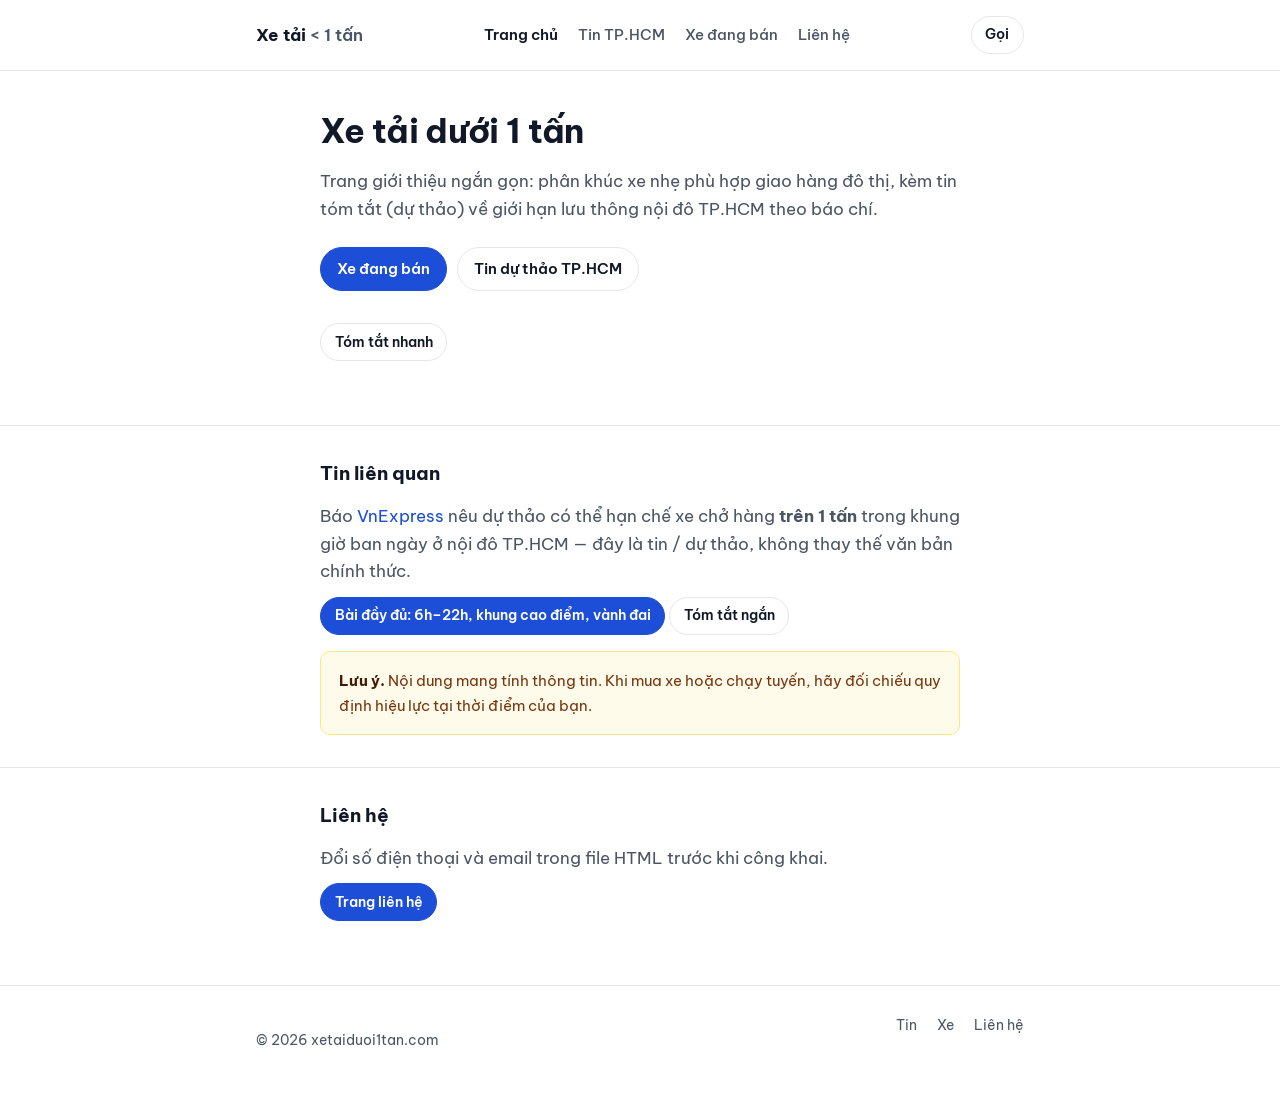
==== index.html @ 7f621db6 "Add pillar article on TP.HCM truck draft (VnExpress summary), sitemap, nav Co-authored-by: Cursor <c" ====
<!DOCTYPE html>
<html lang="vi">
<head>
  <meta charset="UTF-8" />
  <meta name="viewport" content="width=device-width, initial-scale=1.0" />
  <meta name="robots" content="index, follow" />
  <meta name="description" content="Xe tải dưới 1 tấn: phân khúc giao hàng đô thị, tin dự thảo giới hạn xe tải nội đô TP.HCM (theo báo chí), danh sách xe đang bán và liên hệ tại xetaiduoi1tan.com." />
  <link rel="canonical" href="https://www.xetaiduoi1tan.com/" />
  <title>Xe tải dưới 1 tấn | Tin TP.HCM, xe đang bán | xetaiduoi1tan.com</title>
  <link rel="icon" href="favicon.svg" type="image/svg+xml" />
  <meta property="og:type" content="website" />
  <meta property="og:locale" content="vi_VN" />
  <meta property="og:url" content="https://www.xetaiduoi1tan.com/" />
  <meta property="og:site_name" content="xetaiduoi1tan.com" />
  <meta property="og:title" content="Xe tải dưới 1 tấn | xetaiduoi1tan.com" />
  <meta property="og:description" content="Tin quy định nội đô TP.HCM, danh sách xe tải nhẹ dưới 1 tấn và liên hệ — thông tin tham khảo, đối chiếu văn bản chính thức khi vận hành." />
  <meta name="twitter:card" content="summary" />
  <meta name="twitter:title" content="Xe tải dưới 1 tấn | xetaiduoi1tan.com" />
  <meta name="twitter:description" content="Tin TP.HCM, xe đang bán, liên hệ — xetaiduoi1tan.com" />
  <link rel="preconnect" href="https://fonts.googleapis.com" />
  <link rel="preconnect" href="https://fonts.gstatic.com" crossorigin />
  <link href="https://fonts.googleapis.com/css2?family=Be+Vietnam+Pro:wght@400;600;700&display=swap" rel="stylesheet" />
  <link rel="stylesheet" href="styles.css" />
  <script type="application/ld+json">
  {"@context":"https://schema.org","@graph":[{"@type":"WebSite","@id":"https://www.xetaiduoi1tan.com/#website","url":"https://www.xetaiduoi1tan.com/","name":"xetaiduoi1tan.com","description":"Thông tin xe tải dưới 1 tấn, tin nội đô TP.HCM và liên hệ.","inLanguage":"vi-VN","publisher":{"@id":"https://www.xetaiduoi1tan.com/#org"}},{"@type":"Organization","@id":"https://www.xetaiduoi1tan.com/#org","name":"xetaiduoi1tan.com","url":"https://www.xetaiduoi1tan.com/","logo":{"@type":"ImageObject","url":"https://www.xetaiduoi1tan.com/favicon.svg"}}]}
  </script>
  <script>
    window.va = window.va || function () { (window.vaq = window.vaq || []).push(arguments); };
  </script>
  <script defer src="/_vercel/insights/script.js"></script>
</head>
<body>
  <header class="site-header">
    <div class="inner site-header__row">
      <a class="brand" href="index.html">Xe tải <span>&lt; 1 tấn</span></a>
      <nav class="nav" aria-label="Chính">
        <a href="index.html" aria-current="page">Trang chủ</a>
        <a href="tin-tuc/xe-tai-tren-mot-tan-noi-do-tphcm-6h-22h.html">Tin TP.HCM</a>
        <a href="xe-dang-ban.html">Xe đang bán</a>
        <a href="lien-he.html">Liên hệ</a>
      </nav>
      <a class="btn btn--line btn--sm header-cta" href="tel:+84900000000">Gọi</a>
    </div>
  </header>

  <main>
    <section class="hero inner inner--narrow">
      <h1>Xe tải dưới 1 tấn</h1>
      <p class="lead">
        Trang giới thiệu ngắn gọn: phân khúc xe nhẹ phù hợp giao hàng đô thị, kèm tin tóm tắt (dự thảo) về giới hạn lưu thông nội đô TP.HCM theo báo chí.
      </p>
      <p class="actions">
        <a class="btn btn--solid" href="xe-dang-ban.html">Xe đang bán</a>
        <a class="btn btn--line" href="tin-tuc/xe-tai-tren-mot-tan-noi-do-tphcm-6h-22h.html">Tin dự thảo TP.HCM</a>
      </p>
      <p class="actions">
        <a class="btn btn--line btn--sm" href="tin-tuc/gioi-han-xe-tai-noi-do-tphcm.html">Tóm tắt nhanh</a>
      </p>
    </section>

    <section class="section">
      <div class="inner inner--narrow">
        <h2>Tin liên quan</h2>
        <p>
          Báo <a href="https://vnexpress.net/xe-tai-tren-mot-tan-co-the-bi-cam-vao-noi-do-tp-hcm-tu-6h-den-22h-5073586.html" rel="noopener noreferrer">VnExpress</a> nêu dự thảo có thể hạn chế xe chở hàng <strong>trên 1 tấn</strong> trong khung giờ ban ngày ở nội đô TP.HCM — đây là tin / dự thảo, không thay thế văn bản chính thức.
        </p>
        <p>
          <a class="btn btn--solid btn--sm" href="tin-tuc/xe-tai-tren-mot-tan-noi-do-tphcm-6h-22h.html">Bài đầy đủ: 6h–22h, khung cao điểm, vành đai</a>
          <a class="btn btn--line btn--sm" href="tin-tuc/gioi-han-xe-tai-noi-do-tphcm.html">Tóm tắt ngắn</a>
        </p>
        <div class="notice" role="note">
          <strong>Lưu ý.</strong> Nội dung mang tính thông tin. Khi mua xe hoặc chạy tuyến, hãy đối chiếu quy định hiệu lực tại thời điểm của bạn.
        </div>
      </div>
    </section>

    <section class="section">
      <div class="inner inner--narrow">
        <h2>Liên hệ</h2>
        <p>Đổi số điện thoại và email trong file HTML trước khi công khai.</p>
        <p><a class="btn btn--solid btn--sm" href="lien-he.html">Trang liên hệ</a></p>
      </div>
    </section>
  </main>

  <footer class="site-footer">
    <div class="inner footer-row">
      <p>© <span id="y"></span> xetaiduoi1tan.com</p>
      <nav class="footer-nav" aria-label="Chân trang">
        <a href="tin-tuc/xe-tai-tren-mot-tan-noi-do-tphcm-6h-22h.html">Tin</a>
        <a href="xe-dang-ban.html">Xe</a>
        <a href="lien-he.html">Liên hệ</a>
      </nav>
    </div>
  </footer>
  <script>
    document.getElementById("y").textContent = new Date().getFullYear();
  </script>
</body>
</html>
---- styles.css ----
/* xetaiduoi1tan — giao diện trắng, tối giản */

:root {
  --bg: #ffffff;
  --paper: #f8fafc;
  --text: #111827;
  --muted: #4b5563;
  --line: #e5e7eb;
  --accent: #1d4ed8;
  --accent-hover: #1e40af;
  --radius: 10px;
  --max: 40rem;
  --max-wide: 48rem;
}

*,
*::before,
*::after {
  box-sizing: border-box;
}

html {
  scroll-behavior: smooth;
}

body {
  margin: 0;
  font-family: "Be Vietnam Pro", system-ui, -apple-system, sans-serif;
  font-size: 1.05rem;
  line-height: 1.65;
  color: var(--text);
  background: var(--bg);
  -webkit-font-smoothing: antialiased;
}

a {
  color: var(--accent);
  text-decoration: none;
}

a:hover {
  color: var(--accent-hover);
  text-decoration: underline;
  text-underline-offset: 3px;
}

.inner {
  width: min(100% - 2rem, var(--max-wide));
  margin-inline: auto;
}

.inner--narrow {
  width: min(100% - 2rem, var(--max));
}

/* Header */
.site-header {
  border-bottom: 1px solid var(--line);
  background: var(--bg);
}

.site-header__row {
  display: flex;
  flex-wrap: wrap;
  align-items: center;
  gap: 0.75rem 1.25rem;
  padding: 1rem 0;
}

.brand {
  font-weight: 700;
  font-size: 1.05rem;
  color: var(--text);
  text-decoration: none;
}

.brand:hover {
  color: var(--accent);
  text-decoration: none;
}

.brand span {
  color: var(--muted);
  font-weight: 600;
}

.nav {
  display: flex;
  flex-wrap: wrap;
  gap: 0.5rem 1.25rem;
  flex: 1;
  justify-content: flex-start;
}

@media (min-width: 640px) {
  .nav {
    justify-content: center;
  }
}

.nav a {
  color: var(--muted);
  font-size: 0.95rem;
  font-weight: 500;
  text-decoration: none;
}

.nav a:hover {
  color: var(--text);
  text-decoration: none;
}

.nav a[aria-current="page"] {
  color: var(--text);
  font-weight: 600;
}

/* Buttons */
.btn {
  display: inline-flex;
  align-items: center;
  justify-content: center;
  padding: 0.55rem 1rem;
  font-family: inherit;
  font-size: 0.95rem;
  font-weight: 600;
  border-radius: 999px;
  border: 1px solid transparent;
  cursor: pointer;
  text-decoration: none;
}

.btn:hover {
  text-decoration: none;
}

.btn--solid {
  background: var(--accent);
  border-color: var(--accent);
  color: #fff;
}

.btn--solid:hover {
  background: var(--accent-hover);
  border-color: var(--accent-hover);
  color: #fff;
}

.btn--line {
  background: #fff;
  border-color: var(--line);
  color: var(--text);
}

.btn--line:hover {
  border-color: #cbd5e1;
  color: var(--text);
}

.btn--sm {
  padding: 0.4rem 0.85rem;
  font-size: 0.875rem;
}

.header-cta {
  margin-left: auto;
}

@media (min-width: 640px) {
  .header-cta {
    margin-left: 0;
  }
}

/* Main blocks */
.hero {
  padding: 2.5rem 0 2rem;
}

.hero h1 {
  margin: 0 0 1rem;
  font-size: clamp(1.65rem, 4vw, 2.1rem);
  font-weight: 700;
  line-height: 1.2;
  letter-spacing: -0.02em;
}

.lead {
  margin: 0 0 1.5rem;
  color: var(--muted);
  font-size: 1.05rem;
}

.actions {
  display: flex;
  flex-wrap: wrap;
  gap: 0.65rem;
  margin: 0 0 2rem;
}

.section {
  padding: 2rem 0;
  border-top: 1px solid var(--line);
}

.section h2 {
  margin: 0 0 0.75rem;
  font-size: 1.2rem;
  font-weight: 700;
}

.section p {
  margin: 0 0 0.75rem;
  color: var(--muted);
}

.section p:last-child {
  margin-bottom: 0;
}

.box {
  padding: 1.25rem 1.35rem;
  border-radius: var(--radius);
  background: var(--paper);
  border: 1px solid var(--line);
}

.notice {
  margin-top: 1rem;
  padding: 1rem 1.1rem;
  border-radius: var(--radius);
  border: 1px solid #fde68a;
  background: #fffbeb;
  color: #78350f;
  font-size: 0.95rem;
}

.notice strong {
  color: #451a03;
}

/* Footer */
.site-footer {
  margin-top: 2rem;
  padding: 1.75rem 0 2.5rem;
  border-top: 1px solid var(--line);
  font-size: 0.9rem;
  color: var(--muted);
}

.site-footer a {
  color: var(--muted);
}

.site-footer a:hover {
  color: var(--accent);
}

.footer-row {
  display: flex;
  flex-direction: column;
  gap: 1rem;
}

@media (min-width: 560px) {
  .footer-row {
    flex-direction: row;
    justify-content: space-between;
    align-items: flex-start;
  }
}

.footer-nav {
  display: flex;
  flex-wrap: wrap;
  gap: 0.75rem 1.25rem;
}

/* Breadcrumb */
.breadcrumb {
  font-size: 0.875rem;
  color: var(--muted);
  padding: 1.25rem 0 0;
}

.breadcrumb a {
  color: var(--muted);
}

.breadcrumb a:hover {
  color: var(--accent);
}

.breadcrumb-current {
  color: var(--text);
}

/* Article */
.page-main {
  padding-bottom: 2.5rem;
}

.article-head {
  padding: 0.5rem 0 1.25rem;
  border-bottom: 1px solid var(--line);
  margin-bottom: 1.5rem;
}

.article-head h1 {
  margin: 0 0 0.5rem;
  font-size: clamp(1.35rem, 3.2vw, 1.75rem);
  line-height: 1.25;
  font-weight: 700;
}

.meta {
  margin: 0;
  font-size: 0.9rem;
  color: var(--muted);
}

.prose {
  max-width: var(--max);
}

.prose > * + * {
  margin-top: 1rem;
}

.prose h2 {
  margin: 2rem 0 0.5rem;
  font-size: 1.1rem;
  font-weight: 700;
}

.prose h2:first-of-type {
  margin-top: 1.25rem;
}

.prose p,
.prose li {
  color: var(--muted);
}

.prose ul {
  padding-left: 1.2rem;
}

.prose li + li {
  margin-top: 0.35rem;
}

.lede {
  font-size: 1.05rem;
  color: var(--text);
}

.faq {
  margin-top: 2rem;
  padding: 1.25rem;
  border-radius: var(--radius);
  border: 1px solid var(--line);
  background: var(--paper);
}

.faq h2 {
  margin: 0 0 1rem;
  font-size: 1.05rem;
}

.faq dl {
  margin: 0;
}

.faq dt {
  font-weight: 600;
  color: var(--text);
  margin-top: 0.9rem;
  font-size: 0.95rem;
}

.faq dt:first-child {
  margin-top: 0;
}

.faq dd {
  margin: 0.35rem 0 0;
  color: var(--muted);
  font-size: 0.95rem;
}

.source {
  margin-top: 2rem;
  padding-top: 1.25rem;
  border-top: 1px solid var(--line);
  font-size: 0.95rem;
  color: var(--muted);
}

.table-wrap {
  overflow-x: auto;
  margin: 1rem 0;
  -webkit-overflow-scrolling: touch;
}

.data-table {
  width: 100%;
  min-width: 280px;
  border-collapse: collapse;
  font-size: 0.95rem;
}

.data-table th,
.data-table td {
  border: 1px solid var(--line);
  padding: 0.65rem 0.85rem;
  text-align: left;
  vertical-align: top;
}

.data-table th {
  background: var(--paper);
  font-weight: 600;
  color: var(--text);
}

.data-table td {
  color: var(--muted);
}

/* Listing / contact */
.page-title {
  margin: 0 0 0.5rem;
  font-size: 1.5rem;
  font-weight: 700;
}

.sub {
  margin: 0 0 1.5rem;
  color: var(--muted);
  max-width: var(--max);
}

.card-list {
  list-style: none;
  margin: 0 0 1.5rem;
  padding: 0;
}

.card-list li {
  padding: 1.25rem;
  border: 1px solid var(--line);
  border-radius: var(--radius);
  margin-bottom: 0.75rem;
  background: var(--bg);
}

.card-list h2 {
  margin: 0 0 0.35rem;
  font-size: 1.05rem;
  font-weight: 600;
}

.card-list p {
  margin: 0;
  font-size: 0.95rem;
  color: var(--muted);
}

.grid-2 {
  display: grid;
  gap: 1rem;
}

@media (min-width: 640px) {
  .grid-2 {
    grid-template-columns: 1fr 1fr;
  }
}

.panel {
  padding: 1.25rem;
  border: 1px solid var(--line);
  border-radius: var(--radius);
  background: var(--paper);
}

.panel h2 {
  margin: 0 0 0.75rem;
  font-size: 1rem;
  font-weight: 600;
}

.panel p {
  margin: 0 0 1rem;
  font-size: 0.95rem;
  color: var(--muted);
}

.contact-list {
  margin: 0;
  padding: 0;
  list-style: none;
}

.contact-list li + li {
  margin-top: 0.5rem;
}
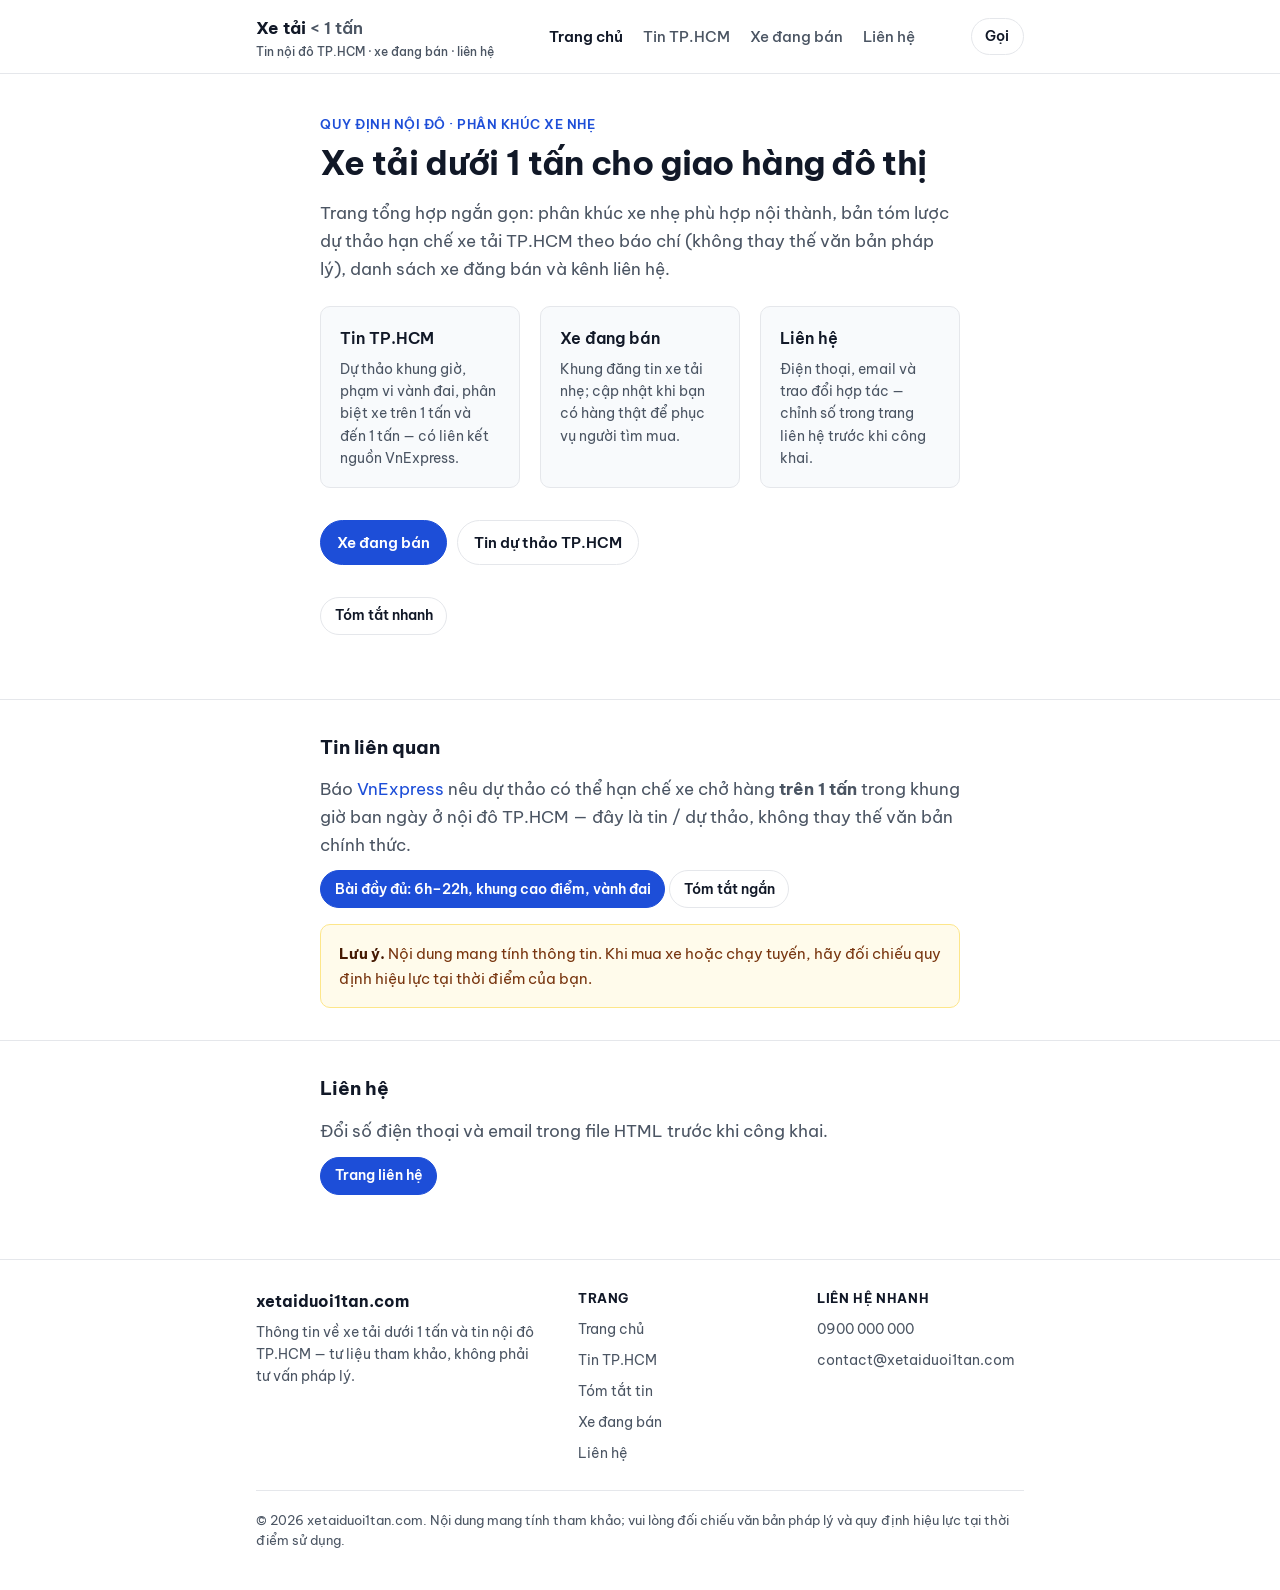
==== commit 564343d1: "Roadmap ngày 2-3: header+menu mobile, landing features, footer 3 cột, site.js Co-authored-by: Cursor" ====
--- a/index.html
+++ b/index.html
@@ -30,25 +30,47 @@
   <script defer src="/_vercel/insights/script.js"></script>
 </head>
 <body>
+  <a class="skip-link" href="#main-content">Bỏ qua điều hướng</a>
   <header class="site-header">
-    <div class="inner site-header__row">
-      <a class="brand" href="index.html">Xe tải <span>&lt; 1 tấn</span></a>
-      <nav class="nav" aria-label="Chính">
-        <a href="index.html" aria-current="page">Trang chủ</a>
-        <a href="tin-tuc/xe-tai-tren-mot-tan-noi-do-tphcm-6h-22h.html">Tin TP.HCM</a>
-        <a href="xe-dang-ban.html">Xe đang bán</a>
-        <a href="lien-he.html">Liên hệ</a>
-      </nav>
+    <div class="inner site-header__inner">
+      <div class="brand-wrap">
+        <a class="brand" href="index.html">Xe tải <span>&lt; 1 tấn</span></a>
+        <p class="brand-tag">Tin nội đô TP.HCM · xe đang bán · liên hệ</p>
+      </div>
+      <button type="button" class="nav-toggle" aria-expanded="false" aria-controls="nav-panel">Menu</button>
       <a class="btn btn--line btn--sm header-cta" href="tel:+84900000000">Gọi</a>
+      <div id="nav-panel" class="nav-panel">
+        <nav class="nav" aria-label="Chính">
+          <a href="index.html" aria-current="page">Trang chủ</a>
+          <a href="tin-tuc/xe-tai-tren-mot-tan-noi-do-tphcm-6h-22h.html">Tin TP.HCM</a>
+          <a href="xe-dang-ban.html">Xe đang bán</a>
+          <a href="lien-he.html">Liên hệ</a>
+        </nav>
+      </div>
     </div>
   </header>
 
-  <main>
+  <main id="main-content">
     <section class="hero inner inner--narrow">
-      <h1>Xe tải dưới 1 tấn</h1>
+      <p class="hero__kicker">Quy định nội đô · phân khúc xe nhẹ</p>
+      <h1>Xe tải dưới 1 tấn cho giao hàng đô thị</h1>
       <p class="lead">
-        Trang giới thiệu ngắn gọn: phân khúc xe nhẹ phù hợp giao hàng đô thị, kèm tin tóm tắt (dự thảo) về giới hạn lưu thông nội đô TP.HCM theo báo chí.
+        Trang tổng hợp ngắn gọn: phân khúc xe nhẹ phù hợp nội thành, bản tóm lược dự thảo hạn chế xe tải TP.HCM theo báo chí (không thay thế văn bản pháp lý), danh sách xe đăng bán và kênh liên hệ.
       </p>
+      <div class="landing-features" aria-label="Nội dung chính">
+        <div class="feature-card">
+          <h3>Tin TP.HCM</h3>
+          <p>Dự thảo khung giờ, phạm vi vành đai, phân biệt xe trên 1 tấn và đến 1 tấn — có liên kết nguồn VnExpress.</p>
+        </div>
+        <div class="feature-card">
+          <h3>Xe đang bán</h3>
+          <p>Khung đăng tin xe tải nhẹ; cập nhật khi bạn có hàng thật để phục vụ người tìm mua.</p>
+        </div>
+        <div class="feature-card">
+          <h3>Liên hệ</h3>
+          <p>Điện thoại, email và trao đổi hợp tác — chỉnh số trong trang liên hệ trước khi công khai.</p>
+        </div>
+      </div>
       <p class="actions">
         <a class="btn btn--solid" href="xe-dang-ban.html">Xe đang bán</a>
         <a class="btn btn--line" href="tin-tuc/xe-tai-tren-mot-tan-noi-do-tphcm-6h-22h.html">Tin dự thảo TP.HCM</a>
@@ -84,15 +106,34 @@
   </main>
 
   <footer class="site-footer">
-    <div class="inner footer-row">
-      <p>© <span id="y"></span> xetaiduoi1tan.com</p>
-      <nav class="footer-nav" aria-label="Chân trang">
-        <a href="tin-tuc/xe-tai-tren-mot-tan-noi-do-tphcm-6h-22h.html">Tin</a>
-        <a href="xe-dang-ban.html">Xe</a>
-        <a href="lien-he.html">Liên hệ</a>
-      </nav>
+    <div class="inner footer-grid">
+      <div>
+        <p class="footer-brand"><strong>xetaiduoi1tan.com</strong></p>
+        <p class="footer-desc">Thông tin về xe tải dưới 1 tấn và tin nội đô TP.HCM — tư liệu tham khảo, không phải tư vấn pháp lý.</p>
+      </div>
+      <div>
+        <p class="footer-title">Trang</p>
+        <ul class="footer-list">
+          <li><a href="index.html">Trang chủ</a></li>
+          <li><a href="tin-tuc/xe-tai-tren-mot-tan-noi-do-tphcm-6h-22h.html">Tin TP.HCM</a></li>
+          <li><a href="tin-tuc/gioi-han-xe-tai-noi-do-tphcm.html">Tóm tắt tin</a></li>
+          <li><a href="xe-dang-ban.html">Xe đang bán</a></li>
+          <li><a href="lien-he.html">Liên hệ</a></li>
+        </ul>
+      </div>
+      <div>
+        <p class="footer-title">Liên hệ nhanh</p>
+        <ul class="footer-list">
+          <li><a href="tel:+84900000000">0900 000 000</a></li>
+          <li><a href="mailto:contact@xetaiduoi1tan.com">contact@xetaiduoi1tan.com</a></li>
+        </ul>
+      </div>
+    </div>
+    <div class="inner footer-legal">
+      <p>© <span id="y"></span> xetaiduoi1tan.com. Nội dung mang tính tham khảo; vui lòng đối chiếu văn bản pháp lý và quy định hiệu lực tại thời điểm sử dụng.</p>
     </div>
   </footer>
+  <script defer src="site.js"></script>
   <script>
     document.getElementById("y").textContent = new Date().getFullYear();
   </script>
--- a/styles.css
+++ b/styles.css
@@ -33,6 +33,31 @@
   -webkit-font-smoothing: antialiased;
 }
 
+body.nav-open {
+  overflow: hidden;
+}
+
+.skip-link {
+  position: absolute;
+  left: -9999px;
+  top: 0;
+  z-index: 1000;
+  padding: 0.6rem 1rem;
+  background: var(--accent);
+  color: #fff;
+  font-weight: 600;
+  font-size: 0.9rem;
+  border-radius: var(--radius);
+  text-decoration: none;
+}
+
+.skip-link:focus {
+  left: 1rem;
+  top: 1rem;
+  outline: 2px solid var(--text);
+  outline-offset: 2px;
+}
+
 a {
   color: var(--accent);
   text-decoration: none;
@@ -59,12 +84,92 @@
   background: var(--bg);
 }
 
-.site-header__row {
+.site-header__inner {
   display: flex;
   flex-wrap: wrap;
   align-items: center;
-  gap: 0.75rem 1.25rem;
+  gap: 0.65rem 1rem;
   padding: 1rem 0;
+}
+
+.brand-wrap {
+  display: flex;
+  flex-direction: column;
+  gap: 0.15rem;
+  min-width: 0;
+  flex: 1 1 auto;
+}
+
+.brand-tag {
+  margin: 0;
+  font-size: 0.75rem;
+  font-weight: 500;
+  color: var(--muted);
+  line-height: 1.3;
+  max-width: 18rem;
+}
+
+.nav-toggle {
+  display: inline-flex;
+  align-items: center;
+  justify-content: center;
+  padding: 0.45rem 0.85rem;
+  font-family: inherit;
+  font-size: 0.875rem;
+  font-weight: 600;
+  color: var(--text);
+  background: var(--paper);
+  border: 1px solid var(--line);
+  border-radius: var(--radius);
+  cursor: pointer;
+  flex: 0 0 auto;
+}
+
+.nav-toggle:hover {
+  border-color: #cbd5e1;
+}
+
+.nav-panel {
+  display: none;
+  width: 100%;
+  flex-basis: 100%;
+  padding-bottom: 0.35rem;
+}
+
+.nav-panel.is-open {
+  display: block;
+}
+
+@media (min-width: 768px) {
+  .site-header__inner {
+    flex-wrap: nowrap;
+    padding-top: 0.85rem;
+    padding-bottom: 0.85rem;
+  }
+
+  .brand-wrap {
+    flex: 0 0 auto;
+    order: 1;
+  }
+
+  .nav-toggle {
+    display: none;
+  }
+
+  .nav-panel {
+    display: flex !important;
+    width: auto;
+    flex: 1 1 auto;
+    flex-basis: auto;
+    order: 2;
+    justify-content: center;
+    padding: 0;
+  }
+
+  .header-cta {
+    order: 3;
+    margin-left: 0;
+  }
 }
 
 .brand {
@@ -90,6 +195,24 @@
   gap: 0.5rem 1.25rem;
   flex: 1;
   justify-content: flex-start;
+}
+
+@media (max-width: 767px) {
+  .nav-panel .nav {
+    flex-direction: column;
+    gap: 0;
+    padding: 0.25rem 0 0.5rem;
+  }
+
+  .nav-panel .nav a {
+    padding: 0.65rem 0;
+    border-bottom: 1px solid var(--line);
+    font-size: 1rem;
+  }
+
+  .nav-panel .nav a:last-child {
+    border-bottom: 0;
+  }
 }
 
 @media (min-width: 640px) {
@@ -166,7 +289,7 @@
   margin-left: auto;
 }
 
-@media (min-width: 640px) {
+@media (min-width: 768px) {
   .header-cta {
     margin-left: 0;
   }
@@ -189,6 +312,49 @@
   margin: 0 0 1.5rem;
   color: var(--muted);
   font-size: 1.05rem;
+}
+
+.hero__kicker {
+  margin: 0 0 0.5rem;
+  font-size: 0.8rem;
+  font-weight: 600;
+  letter-spacing: 0.04em;
+  text-transform: uppercase;
+  color: var(--accent);
+}
+
+.landing-features {
+  display: grid;
+  gap: 1rem;
+  margin: 0 0 2rem;
+}
+
+@media (min-width: 640px) {
+  .landing-features {
+    grid-template-columns: repeat(3, 1fr);
+    gap: 1.25rem;
+  }
+}
+
+.feature-card {
+  padding: 1.1rem 1.2rem;
+  border-radius: var(--radius);
+  border: 1px solid var(--line);
+  background: var(--paper);
+}
+
+.feature-card h3 {
+  margin: 0 0 0.4rem;
+  font-size: 1rem;
+  font-weight: 600;
+  color: var(--text);
+}
+
+.feature-card p {
+  margin: 0;
+  font-size: 0.9rem;
+  color: var(--muted);
+  line-height: 1.55;
 }
 
 .actions {
@@ -256,24 +422,65 @@
   color: var(--accent);
 }
 
-.footer-row {
-  display: flex;
-  flex-direction: column;
-  gap: 1rem;
-}
-
-@media (min-width: 560px) {
-  .footer-row {
-    flex-direction: row;
-    justify-content: space-between;
-    align-items: flex-start;
-  }
-}
-
-.footer-nav {
-  display: flex;
-  flex-wrap: wrap;
-  gap: 0.75rem 1.25rem;
+.footer-grid {
+  display: grid;
+  gap: 1.5rem;
+  margin-bottom: 1.5rem;
+}
+
+@media (min-width: 640px) {
+  .footer-grid {
+    grid-template-columns: 1.4fr 1fr 1fr;
+    gap: 2rem;
+  }
+}
+
+.footer-title {
+  margin: 0 0 0.6rem;
+  font-size: 0.8rem;
+  font-weight: 700;
+  text-transform: uppercase;
+  letter-spacing: 0.05em;
+  color: var(--text);
+}
+
+.footer-list {
+  margin: 0;
+  padding: 0;
+  list-style: none;
+}
+
+.footer-list li + li {
+  margin-top: 0.45rem;
+}
+
+.footer-list a {
+  font-size: 0.9rem;
+}
+
+.footer-brand {
+  margin: 0 0 0.5rem;
+  font-size: 1rem;
+  color: var(--text);
+}
+
+.footer-desc {
+  margin: 0;
+  font-size: 0.88rem;
+  line-height: 1.55;
+  max-width: 22rem;
+}
+
+.footer-legal {
+  padding-top: 1.25rem;
+  border-top: 1px solid var(--line);
+  font-size: 0.82rem;
+  line-height: 1.5;
+  color: var(--muted);
+}
+
+.footer-legal p {
+  margin: 0;
 }
 
 /* Breadcrumb */
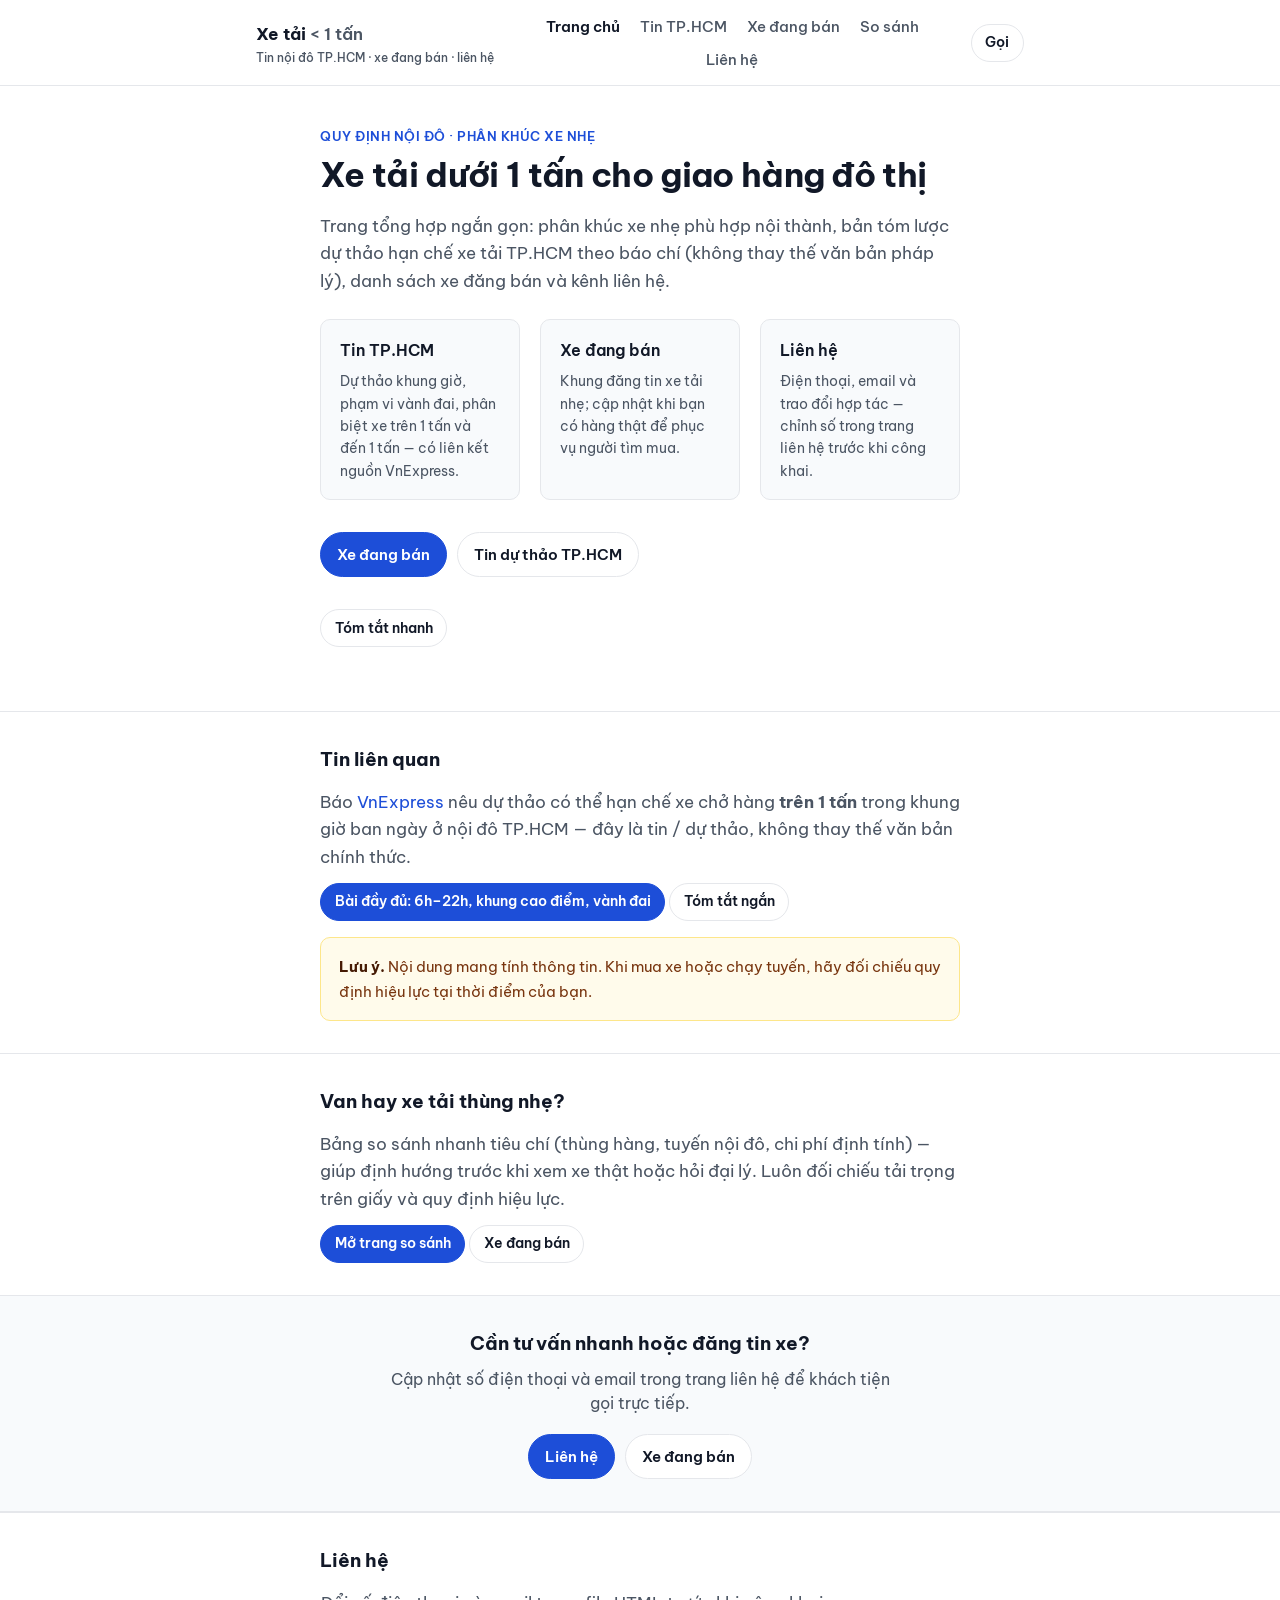
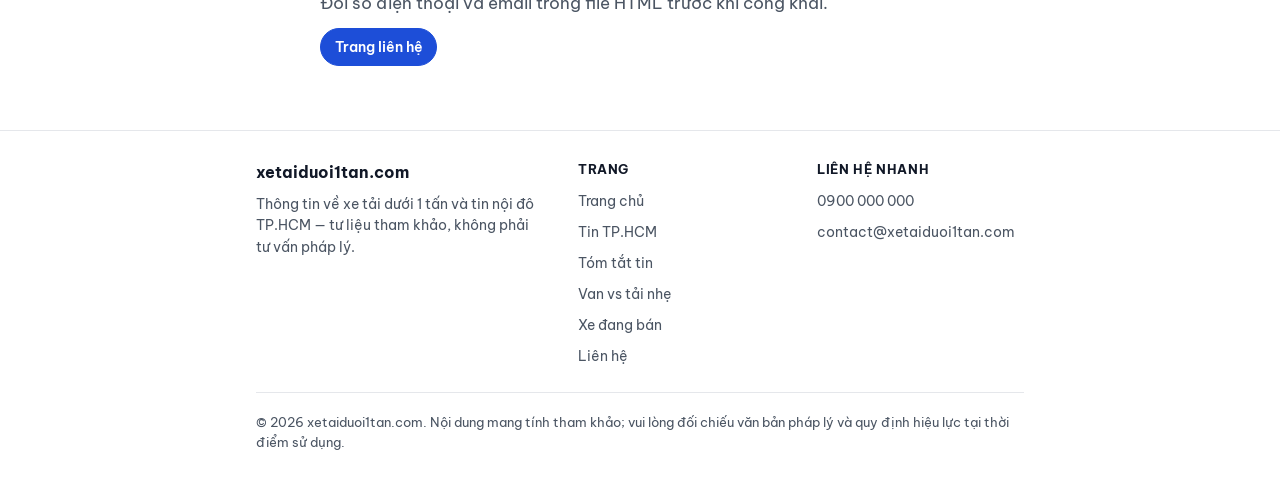
==== commit b7636608: "Roadmap ngày 4-5: vehicle cards, compare table, CTA band, template page, so-sanh URL Co-authored-by:" ====
--- a/index.html
+++ b/index.html
@@ -44,6 +44,7 @@
           <a href="index.html" aria-current="page">Trang chủ</a>
           <a href="tin-tuc/xe-tai-tren-mot-tan-noi-do-tphcm-6h-22h.html">Tin TP.HCM</a>
           <a href="xe-dang-ban.html">Xe đang bán</a>
+          <a href="so-sanh-van-vs-xe-tai-nhe.html">So sánh</a>
           <a href="lien-he.html">Liên hệ</a>
         </nav>
       </div>
@@ -98,6 +99,30 @@
 
     <section class="section">
       <div class="inner inner--narrow">
+        <h2>Van hay xe tải thùng nhẹ?</h2>
+        <p>
+          Bảng so sánh nhanh tiêu chí (thùng hàng, tuyến nội đô, chi phí định tính) — giúp định hướng trước khi xem xe thật hoặc hỏi đại lý. Luôn đối chiếu tải trọng trên giấy và quy định hiệu lực.
+        </p>
+        <p>
+          <a class="btn btn--solid btn--sm" href="so-sanh-van-vs-xe-tai-nhe.html">Mở trang so sánh</a>
+          <a class="btn btn--line btn--sm" href="xe-dang-ban.html">Xe đang bán</a>
+        </p>
+      </div>
+    </section>
+
+    <section class="cta-band" aria-label="Liên hệ">
+      <div class="cta-band__inner">
+        <h2 class="cta-band__title">Cần tư vấn nhanh hoặc đăng tin xe?</h2>
+        <p class="cta-band__text">Cập nhật số điện thoại và email trong trang liên hệ để khách tiện gọi trực tiếp.</p>
+        <p class="actions">
+          <a class="btn btn--solid" href="lien-he.html">Liên hệ</a>
+          <a class="btn btn--line" href="xe-dang-ban.html">Xe đang bán</a>
+        </p>
+      </div>
+    </section>
+
+    <section class="section">
+      <div class="inner inner--narrow">
         <h2>Liên hệ</h2>
         <p>Đổi số điện thoại và email trong file HTML trước khi công khai.</p>
         <p><a class="btn btn--solid btn--sm" href="lien-he.html">Trang liên hệ</a></p>
@@ -117,6 +142,7 @@
           <li><a href="index.html">Trang chủ</a></li>
           <li><a href="tin-tuc/xe-tai-tren-mot-tan-noi-do-tphcm-6h-22h.html">Tin TP.HCM</a></li>
           <li><a href="tin-tuc/gioi-han-xe-tai-noi-do-tphcm.html">Tóm tắt tin</a></li>
+          <li><a href="so-sanh-van-vs-xe-tai-nhe.html">Van vs tải nhẹ</a></li>
           <li><a href="xe-dang-ban.html">Xe đang bán</a></li>
           <li><a href="lien-he.html">Liên hệ</a></li>
         </ul>
--- a/styles.css
+++ b/styles.css
@@ -674,6 +674,214 @@
   color: var(--muted);
 }
 
+/* Vehicle cards — roadmap Prompt 3 */
+.vehicle-grid {
+  list-style: none;
+  margin: 0 0 2rem;
+  padding: 0;
+  display: grid;
+  gap: 1rem;
+}
+
+@media (min-width: 640px) {
+  .vehicle-grid {
+    grid-template-columns: repeat(2, 1fr);
+  }
+}
+
+.vehicle-card {
+  display: flex;
+  flex-direction: column;
+  height: 100%;
+  border: 1px solid var(--line);
+  border-radius: var(--radius);
+  background: var(--bg);
+  overflow: hidden;
+}
+
+.vehicle-card__media {
+  aspect-ratio: 16 / 10;
+  background: linear-gradient(145deg, #f1f5f9 0%, #e2e8f0 100%);
+  display: flex;
+  align-items: center;
+  justify-content: center;
+  font-size: 1.75rem;
+  font-weight: 700;
+  color: #64748b;
+  letter-spacing: -0.03em;
+}
+
+.vehicle-card__body {
+  padding: 1.15rem 1.25rem 1.25rem;
+  display: flex;
+  flex-direction: column;
+  flex: 1;
+  gap: 0.5rem;
+}
+
+.vehicle-card__title {
+  margin: 0;
+  font-size: 1.1rem;
+  font-weight: 700;
+  color: var(--text);
+}
+
+.vehicle-card__meta {
+  margin: 0;
+  font-size: 0.85rem;
+  color: var(--muted);
+}
+
+.vehicle-card__price {
+  margin: 0;
+  font-size: 1.05rem;
+  font-weight: 700;
+  color: var(--accent);
+}
+
+.vehicle-card__specs {
+  margin: 0;
+  padding: 0;
+  list-style: none;
+  font-size: 0.88rem;
+  color: var(--muted);
+  flex: 1;
+}
+
+.vehicle-card__specs li + li {
+  margin-top: 0.3rem;
+}
+
+.vehicle-card__specs li {
+  padding-left: 0.85rem;
+  position: relative;
+}
+
+.vehicle-card__specs li::before {
+  content: "";
+  position: absolute;
+  left: 0;
+  top: 0.55em;
+  width: 4px;
+  height: 4px;
+  border-radius: 50%;
+  background: var(--accent);
+}
+
+.vehicle-card .btn {
+  align-self: flex-start;
+  margin-top: 0.35rem;
+}
+
+/* Comparison table — roadmap Prompt 4 */
+.compare-table-wrap {
+  margin: 1.5rem 0 2rem;
+}
+
+table.compare-table {
+  width: 100%;
+  min-width: 300px;
+  border-collapse: collapse;
+  font-size: 0.92rem;
+}
+
+.compare-table caption {
+  caption-side: top;
+  text-align: left;
+  font-weight: 700;
+  color: var(--text);
+  margin-bottom: 0.65rem;
+  font-size: 1rem;
+}
+
+.compare-table th,
+.compare-table td {
+  border: 1px solid var(--line);
+  padding: 0.6rem 0.75rem;
+  vertical-align: top;
+  text-align: left;
+}
+
+.compare-table thead th {
+  background: var(--paper);
+  font-weight: 600;
+  color: var(--text);
+}
+
+.compare-table .col-van {
+  background: #eff6ff;
+}
+
+.compare-table .col-truck {
+  background: #fffbeb;
+}
+
+.compare-table tbody td:first-child {
+  font-weight: 600;
+  color: var(--text);
+  background: var(--bg);
+}
+
+/* CTA band — roadmap Prompt 5 */
+.cta-band {
+  margin: 0;
+  padding: 2rem 0;
+  background: var(--paper);
+  border-top: 1px solid var(--line);
+  border-bottom: 1px solid var(--line);
+}
+
+.cta-band__inner {
+  width: min(100% - 2rem, var(--max));
+  margin-inline: auto;
+  text-align: center;
+}
+
+.cta-band__title {
+  margin: 0 0 0.5rem;
+  font-size: 1.2rem;
+  font-weight: 700;
+  color: var(--text);
+}
+
+.cta-band__text {
+  margin: 0 auto 1.15rem;
+  color: var(--muted);
+  font-size: 0.98rem;
+  max-width: 32rem;
+  line-height: 1.55;
+}
+
+.cta-band .actions {
+  margin: 0;
+  justify-content: center;
+}
+
+/* Blog article helpers — roadmap Prompt 6 */
+.post-related {
+  margin-top: 2.5rem;
+  padding-top: 1.5rem;
+  border-top: 1px solid var(--line);
+}
+
+.post-related h2 {
+  margin: 0 0 0.75rem;
+  font-size: 1rem;
+  font-weight: 700;
+  color: var(--text);
+}
+
+.post-related ul {
+  margin: 0;
+  padding-left: 1.2rem;
+  color: var(--muted);
+  font-size: 0.95rem;
+}
+
+.post-related li + li {
+  margin-top: 0.35rem;
+}
+
 .grid-2 {
   display: grid;
   gap: 1rem;
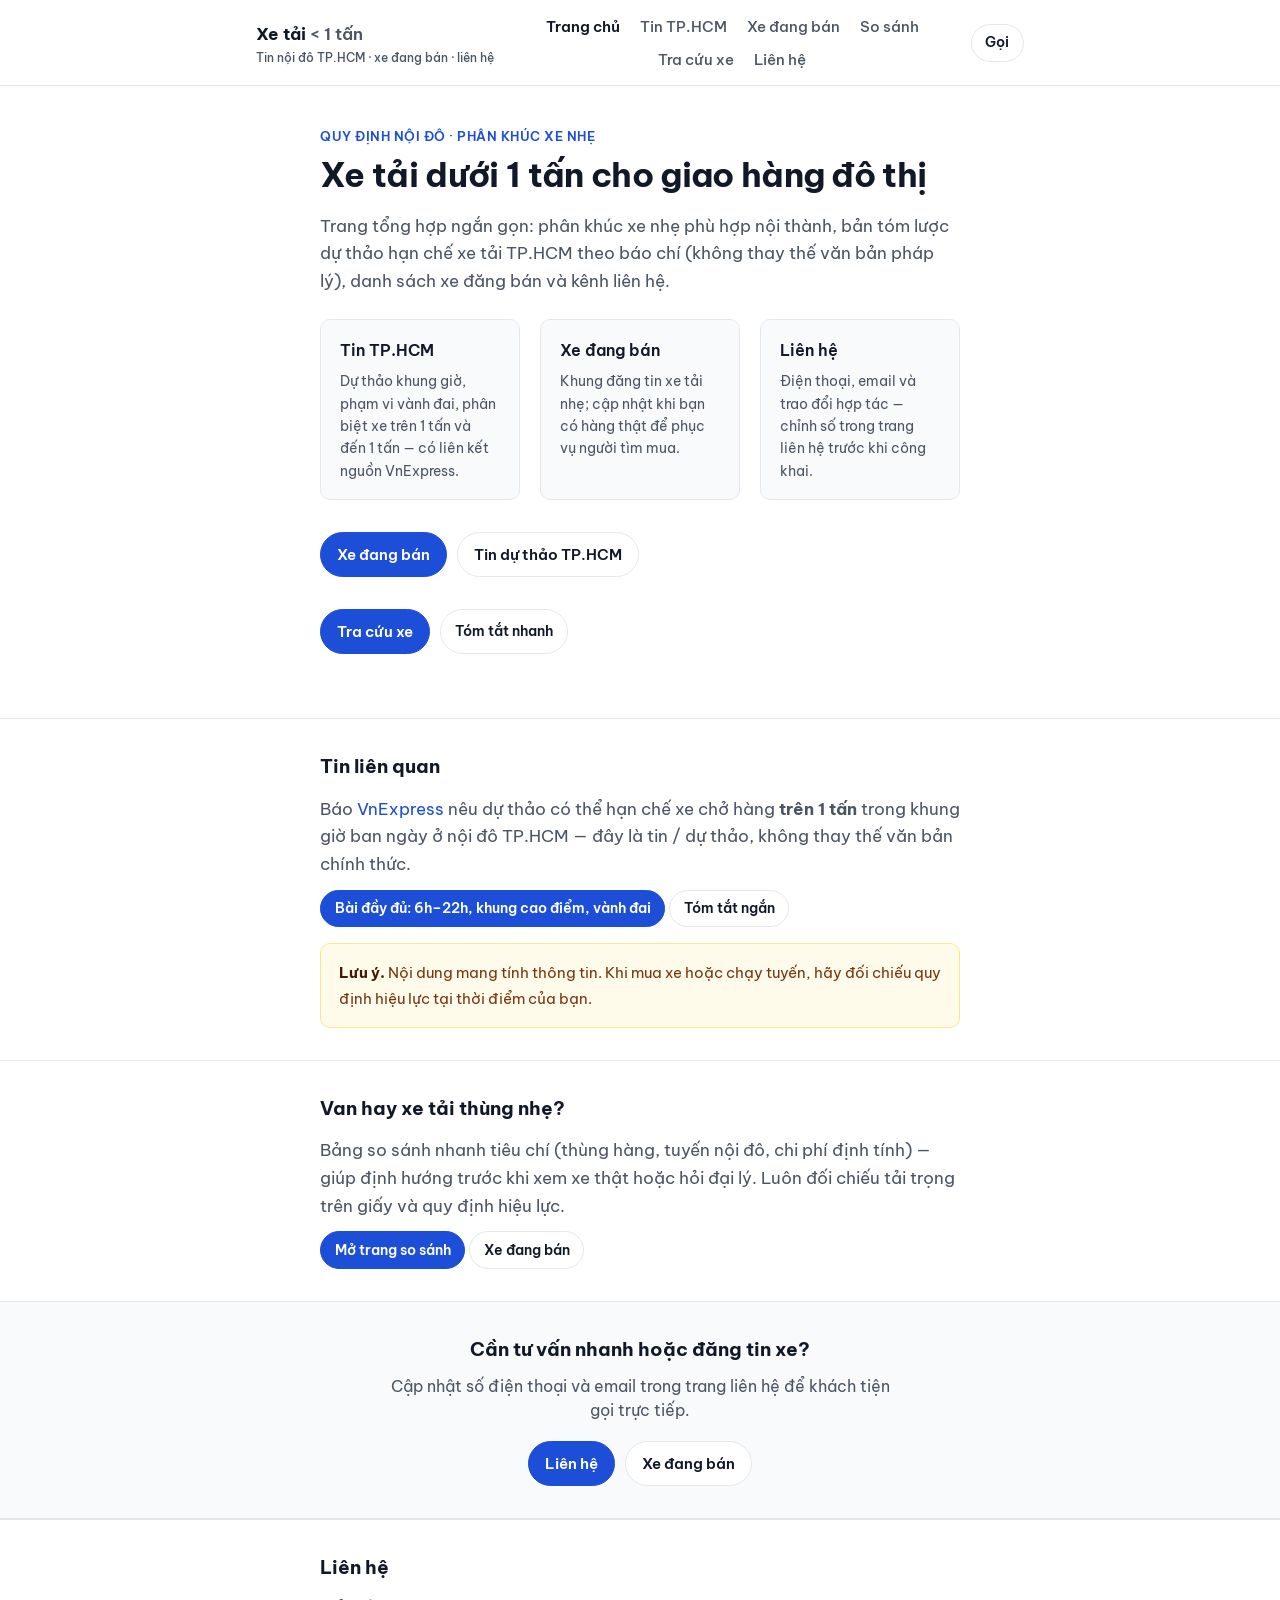
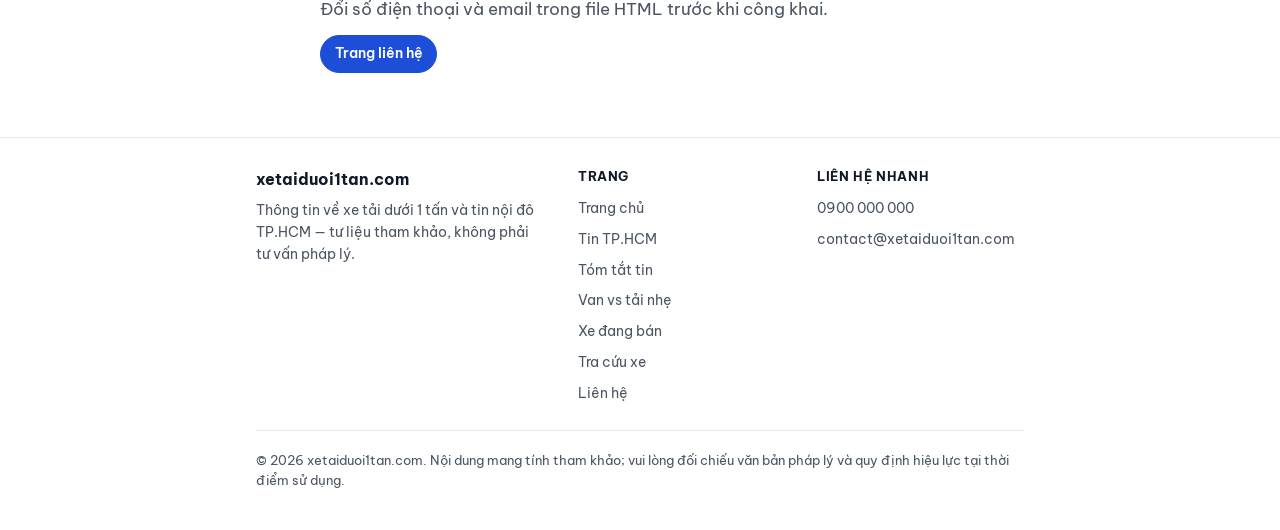
==== commit 1f6b6f8b: "Thêm công cụ tra cứu xe, hiệu ứng animations và internal links" ====
--- a/index.html
+++ b/index.html
@@ -45,6 +45,7 @@
           <a href="tin-tuc/xe-tai-tren-mot-tan-noi-do-tphcm-6h-22h.html">Tin TP.HCM</a>
           <a href="xe-dang-ban.html">Xe đang bán</a>
           <a href="so-sanh-van-vs-xe-tai-nhe.html">So sánh</a>
+          <a href="tra_cuu_xe.html">Tra cứu xe</a>
           <a href="lien-he.html">Liên hệ</a>
         </nav>
       </div>
@@ -52,13 +53,13 @@
   </header>
 
   <main id="main-content">
-    <section class="hero inner inner--narrow">
+    <section class="hero inner inner--narrow fade-in">
       <p class="hero__kicker">Quy định nội đô · phân khúc xe nhẹ</p>
       <h1>Xe tải dưới 1 tấn cho giao hàng đô thị</h1>
       <p class="lead">
         Trang tổng hợp ngắn gọn: phân khúc xe nhẹ phù hợp nội thành, bản tóm lược dự thảo hạn chế xe tải TP.HCM theo báo chí (không thay thế văn bản pháp lý), danh sách xe đăng bán và kênh liên hệ.
       </p>
-      <div class="landing-features" aria-label="Nội dung chính">
+      <div class="landing-features slide-up" aria-label="Nội dung chính">
         <div class="feature-card">
           <h3>Tin TP.HCM</h3>
           <p>Dự thảo khung giờ, phạm vi vành đai, phân biệt xe trên 1 tấn và đến 1 tấn — có liên kết nguồn VnExpress.</p>
@@ -77,6 +78,7 @@
         <a class="btn btn--line" href="tin-tuc/xe-tai-tren-mot-tan-noi-do-tphcm-6h-22h.html">Tin dự thảo TP.HCM</a>
       </p>
       <p class="actions">
+        <a class="btn btn--solid" href="tra_cuu_xe.html">Tra cứu xe</a>
         <a class="btn btn--line btn--sm" href="tin-tuc/gioi-han-xe-tai-noi-do-tphcm.html">Tóm tắt nhanh</a>
       </p>
     </section>
@@ -144,6 +146,7 @@
           <li><a href="tin-tuc/gioi-han-xe-tai-noi-do-tphcm.html">Tóm tắt tin</a></li>
           <li><a href="so-sanh-van-vs-xe-tai-nhe.html">Van vs tải nhẹ</a></li>
           <li><a href="xe-dang-ban.html">Xe đang bán</a></li>
+          <li><a href="tra_cuu_xe.html">Tra cứu xe</a></li>
           <li><a href="lien-he.html">Liên hệ</a></li>
         </ul>
       </div>
--- a/styles.css
+++ b/styles.css
@@ -798,6 +798,55 @@
 .compare-table td {
   border: 1px solid var(--line);
   padding: 0.6rem 0.75rem;
+}
+
+/* Animations & Mobile Optimizations */
+.fade-in {
+  animation: fadeIn 0.6s ease-out forwards;
+  opacity: 0;
+}
+
+.slide-up {
+  animation: slideUp 0.6s ease-out forwards;
+  opacity: 0;
+  transform: translateY(20px);
+}
+
+@keyframes fadeIn {
+  to { opacity: 1; }
+}
+
+@keyframes slideUp {
+  to {
+    opacity: 1;
+    transform: translateY(0);
+  }
+}
+
+.feature-card, .vehicle-card, .box {
+  transition: transform 0.3s ease, box-shadow 0.3s ease;
+}
+
+.feature-card:hover, .vehicle-card:hover {
+  transform: translateY(-4px);
+  box-shadow: 0 10px 15px -3px rgba(0, 0, 0, 0.1), 0 4px 6px -2px rgba(0, 0, 0, 0.05);
+}
+
+.btn {
+  transition: all 0.2s ease;
+}
+
+.btn:active {
+  transform: scale(0.96);
+}
+
+/* Better mobile inputs */
+input[type="number"], select {
+  -webkit-appearance: none;
+  -moz-appearance: none;
+  appearance: none;
+}
+
   vertical-align: top;
   text-align: left;
 }
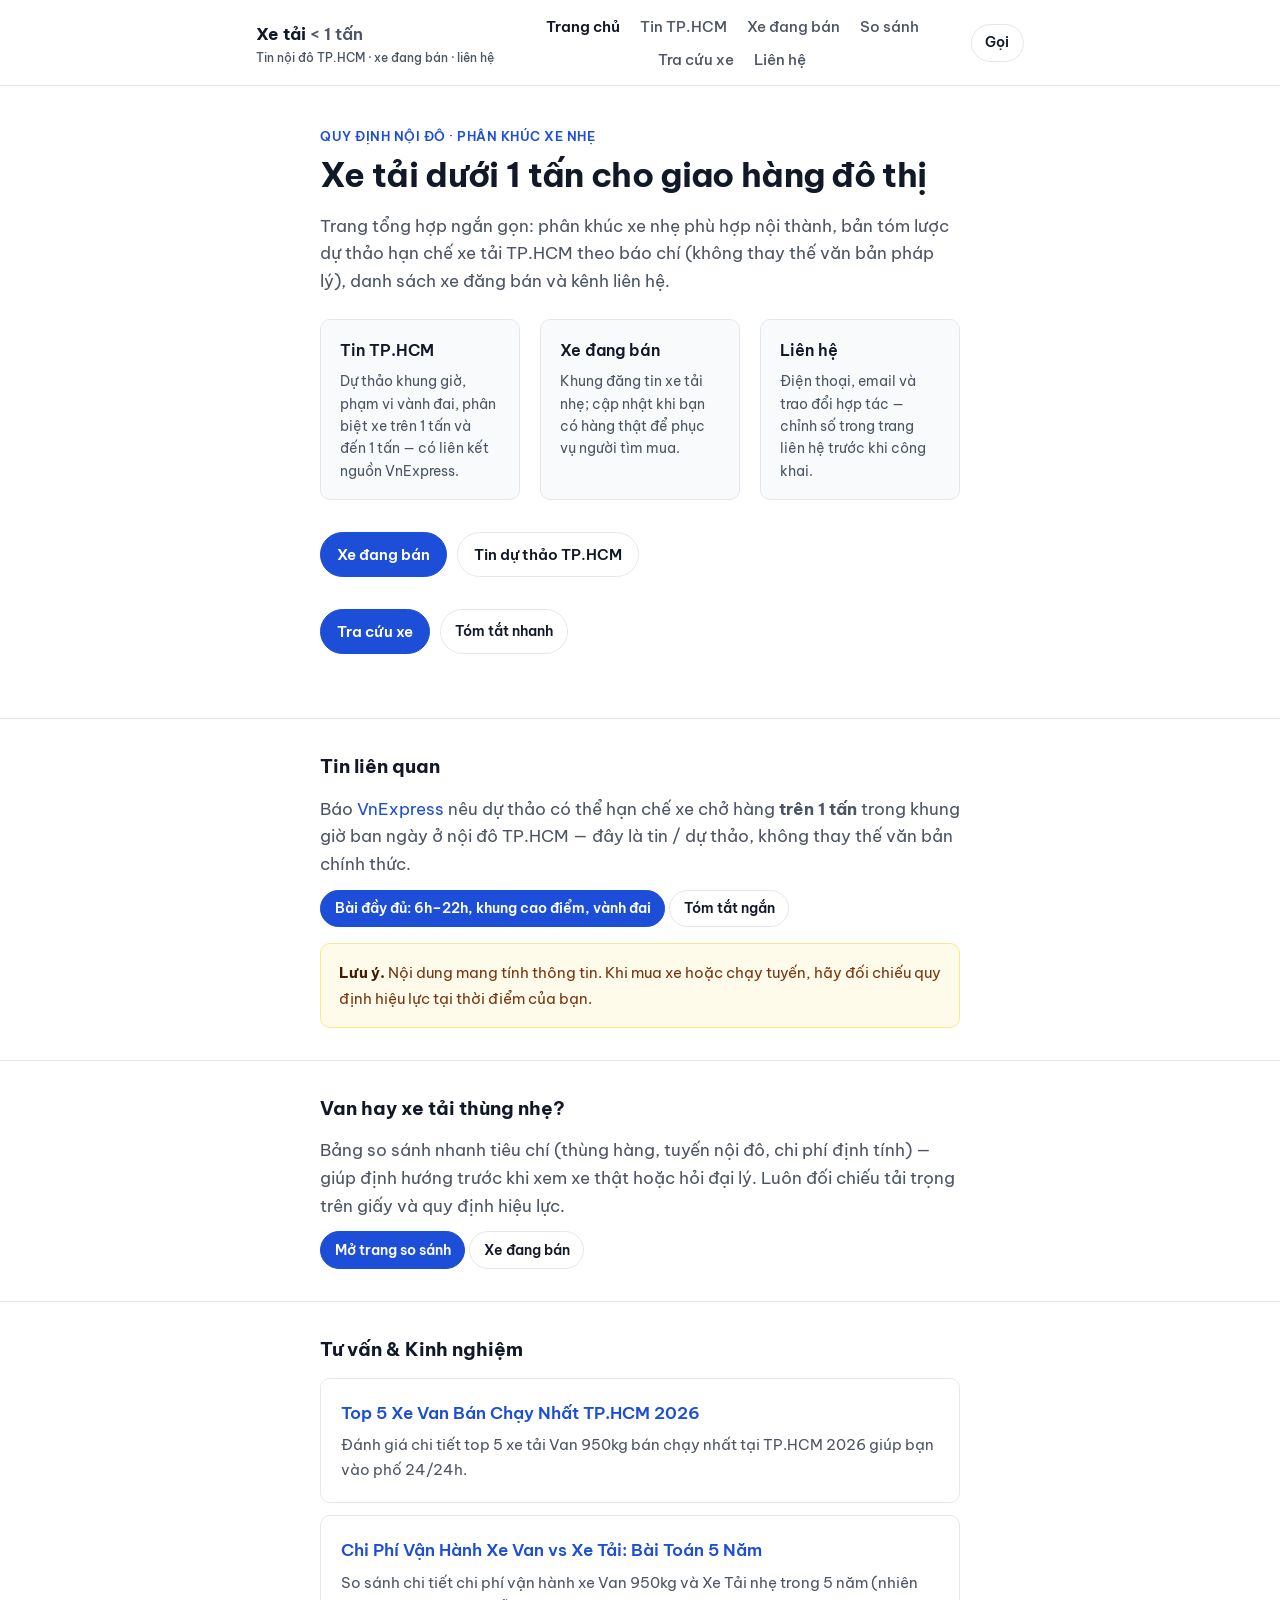
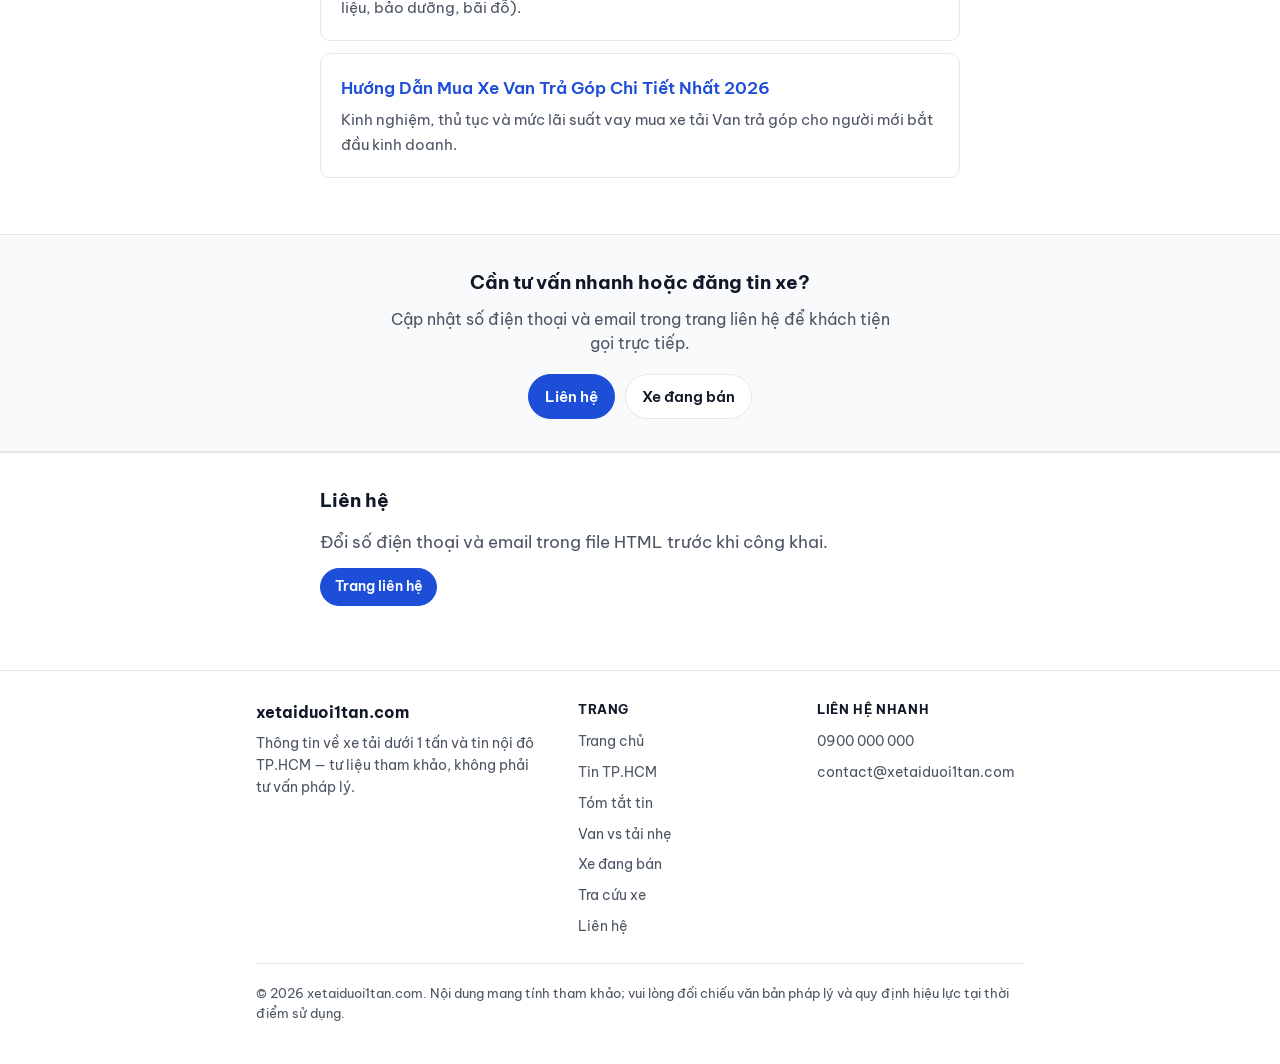
==== commit 1828c2ab: "Content: Thêm 3 bài viết tư vấn mới và cập nhật trang chủ" ====
--- a/index.html
+++ b/index.html
@@ -112,6 +112,26 @@
       </div>
     </section>
 
+    <section class="section">
+      <div class="inner inner--narrow fade-in">
+        <h2>Tư vấn & Kinh nghiệm</h2>
+        <ul class="card-list">
+          <li class="box">
+            <h2><a href="tin-tuc/top-5-xe-van-ban-chay-tphcm-2026.html">Top 5 Xe Van Bán Chạy Nhất TP.HCM 2026</a></h2>
+            <p>Đánh giá chi tiết top 5 xe tải Van 950kg bán chạy nhất tại TP.HCM 2026 giúp bạn vào phố 24/24h.</p>
+          </li>
+          <li class="box">
+            <h2><a href="tin-tuc/chi-phi-van-hanh-xe-van-vs-xe-tai-5-nam.html">Chi Phí Vận Hành Xe Van vs Xe Tải: Bài Toán 5 Năm</a></h2>
+            <p>So sánh chi tiết chi phí vận hành xe Van 950kg và Xe Tải nhẹ trong 5 năm (nhiên liệu, bảo dưỡng, bãi đỗ).</p>
+          </li>
+          <li class="box">
+            <h2><a href="tin-tuc/huong-dan-mua-xe-van-tra-gop.html">Hướng Dẫn Mua Xe Van Trả Góp Chi Tiết Nhất 2026</a></h2>
+            <p>Kinh nghiệm, thủ tục và mức lãi suất vay mua xe tải Van trả góp cho người mới bắt đầu kinh doanh.</p>
+          </li>
+        </ul>
+      </div>
+    </section>
+
     <section class="cta-band" aria-label="Liên hệ">
       <div class="cta-band__inner">
         <h2 class="cta-band__title">Cần tư vấn nhanh hoặc đăng tin xe?</h2>
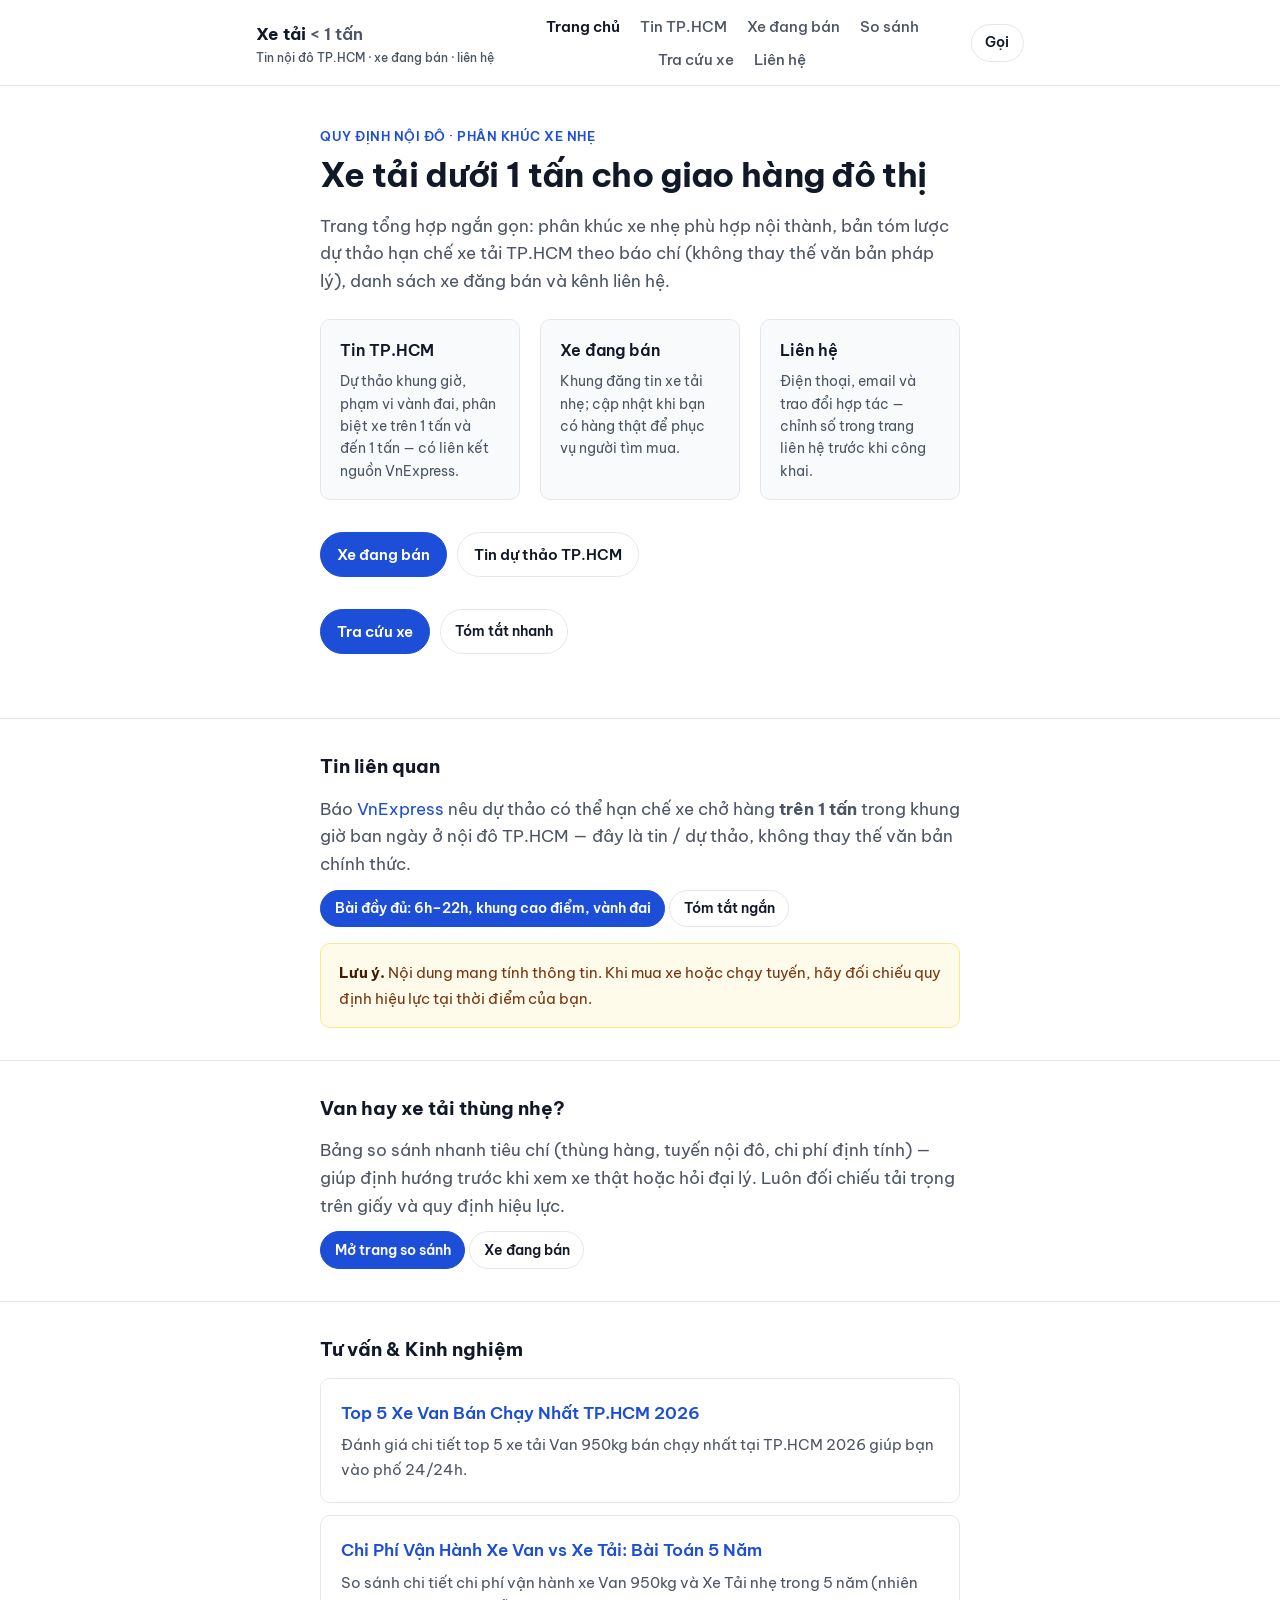
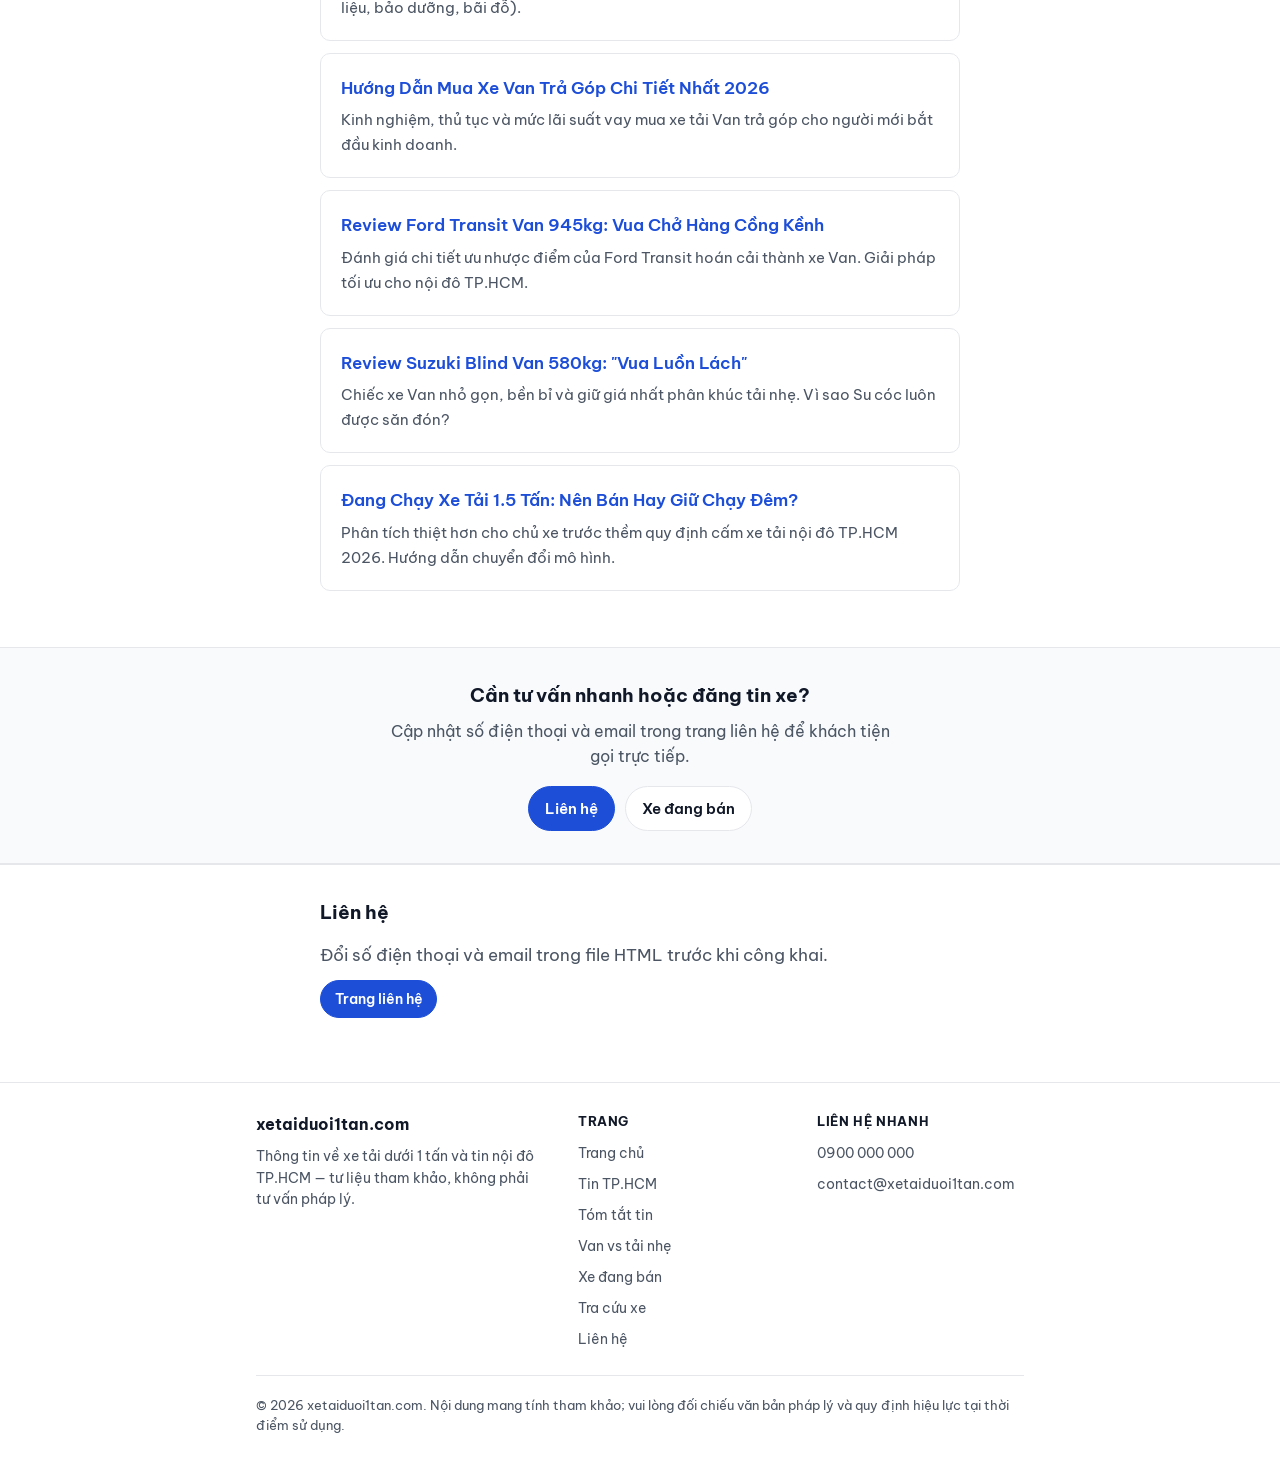
==== commit a4ea0a57: "Content: Thêm 3 bài viết review và tư vấn chuyển đổi xe" ====
--- a/index.html
+++ b/index.html
@@ -128,6 +128,18 @@
             <h2><a href="tin-tuc/huong-dan-mua-xe-van-tra-gop.html">Hướng Dẫn Mua Xe Van Trả Góp Chi Tiết Nhất 2026</a></h2>
             <p>Kinh nghiệm, thủ tục và mức lãi suất vay mua xe tải Van trả góp cho người mới bắt đầu kinh doanh.</p>
           </li>
+          <li class="box">
+            <h2><a href="tin-tuc/review-chi-tiet-ford-transit-van-945kg.html">Review Ford Transit Van 945kg: Vua Chở Hàng Cồng Kềnh</a></h2>
+            <p>Đánh giá chi tiết ưu nhược điểm của Ford Transit hoán cải thành xe Van. Giải pháp tối ưu cho nội đô TP.HCM.</p>
+          </li>
+          <li class="box">
+            <h2><a href="tin-tuc/review-suzuki-blind-van-850kg-vua-tiet-kiem.html">Review Suzuki Blind Van 580kg: "Vua Luồn Lách"</a></h2>
+            <p>Chiếc xe Van nhỏ gọn, bền bỉ và giữ giá nhất phân khúc tải nhẹ. Vì sao Su cóc luôn được săn đón?</p>
+          </li>
+          <li class="box">
+            <h2><a href="tin-tuc/xe-tai-1-5-tan-ban-ngay-hay-giu-lai.html">Đang Chạy Xe Tải 1.5 Tấn: Nên Bán Hay Giữ Chạy Đêm?</a></h2>
+            <p>Phân tích thiệt hơn cho chủ xe trước thềm quy định cấm xe tải nội đô TP.HCM 2026. Hướng dẫn chuyển đổi mô hình.</p>
+          </li>
         </ul>
       </div>
     </section>
--- a/styles.css
+++ b/styles.css
@@ -970,3 +970,103 @@
 .contact-list li + li {
   margin-top: 0.5rem;
 }
+
+/* Form styles */
+.form-group {
+  margin-bottom: 1.25rem;
+}
+
+.form-row {
+  display: flex;
+  flex-direction: column;
+  gap: 0;
+}
+
+@media (min-width: 640px) {
+  .form-row {
+    flex-direction: row;
+    gap: 1.25rem;
+  }
+  .form-row .form-group {
+    flex: 1;
+    margin-bottom: 1.5rem;
+  }
+}
+
+.form-label {
+  display: block;
+  font-weight: 600;
+  margin-bottom: 0.5rem;
+  color: var(--text);
+  font-size: 0.95rem;
+}
+
+.form-control {
+  width: 100%;
+  padding: 0.75rem 1rem;
+  border-radius: var(--radius);
+  border: 1px solid var(--line);
+  font-family: inherit;
+  font-size: 1rem;
+  color: var(--text);
+  background: var(--bg);
+  transition: border-color 0.2s ease, box-shadow 0.2s ease;
+}
+
+.form-control:focus {
+  outline: none;
+  border-color: var(--accent);
+  box-shadow: 0 0 0 3px rgba(29, 78, 216, 0.1);
+}
+
+select.form-control {
+  appearance: none;
+  background-image: url("data:image/svg+xml,%3Csvg xmlns='http://www.w3.org/2000/svg' fill='none' viewBox='0 0 24 24' stroke='%236b7280'%3E%3Cpath stroke-linecap='round' stroke-linejoin='round' stroke-width='2' d='M19 9l-7 7-7-7'%3E%3C/path%3E%3C/svg%3E");
+  background-repeat: no-repeat;
+  background-position: right 1rem center;
+  background-size: 1.2rem;
+  padding-right: 2.5rem;
+}
+
+.result-card {
+  display: none;
+  margin-top: 2rem;
+  padding: 1.5rem;
+  border-radius: var(--radius);
+  border: 1px solid var(--line);
+  background: var(--bg);
+  transition: opacity 0.3s ease;
+}
+
+.result-banned {
+  background-color: #fef2f2;
+  border-color: #fca5a5;
+}
+
+.result-allowed {
+  background-color: #f0fdf4;
+  border-color: #86efac;
+}
+
+.result-card__title {
+  display: flex;
+  align-items: center;
+  gap: 0.5rem;
+  margin: 0 0 0.75rem;
+  font-size: 1.15rem;
+}
+
+.result-card__title.banned {
+  color: #b91c1c;
+}
+
+.result-card__title.allowed {
+  color: #15803d;
+}
+
+.result-card__message {
+  margin: 0;
+  color: var(--text);
+  line-height: 1.6;
+  font-size: 1.05rem;
+}
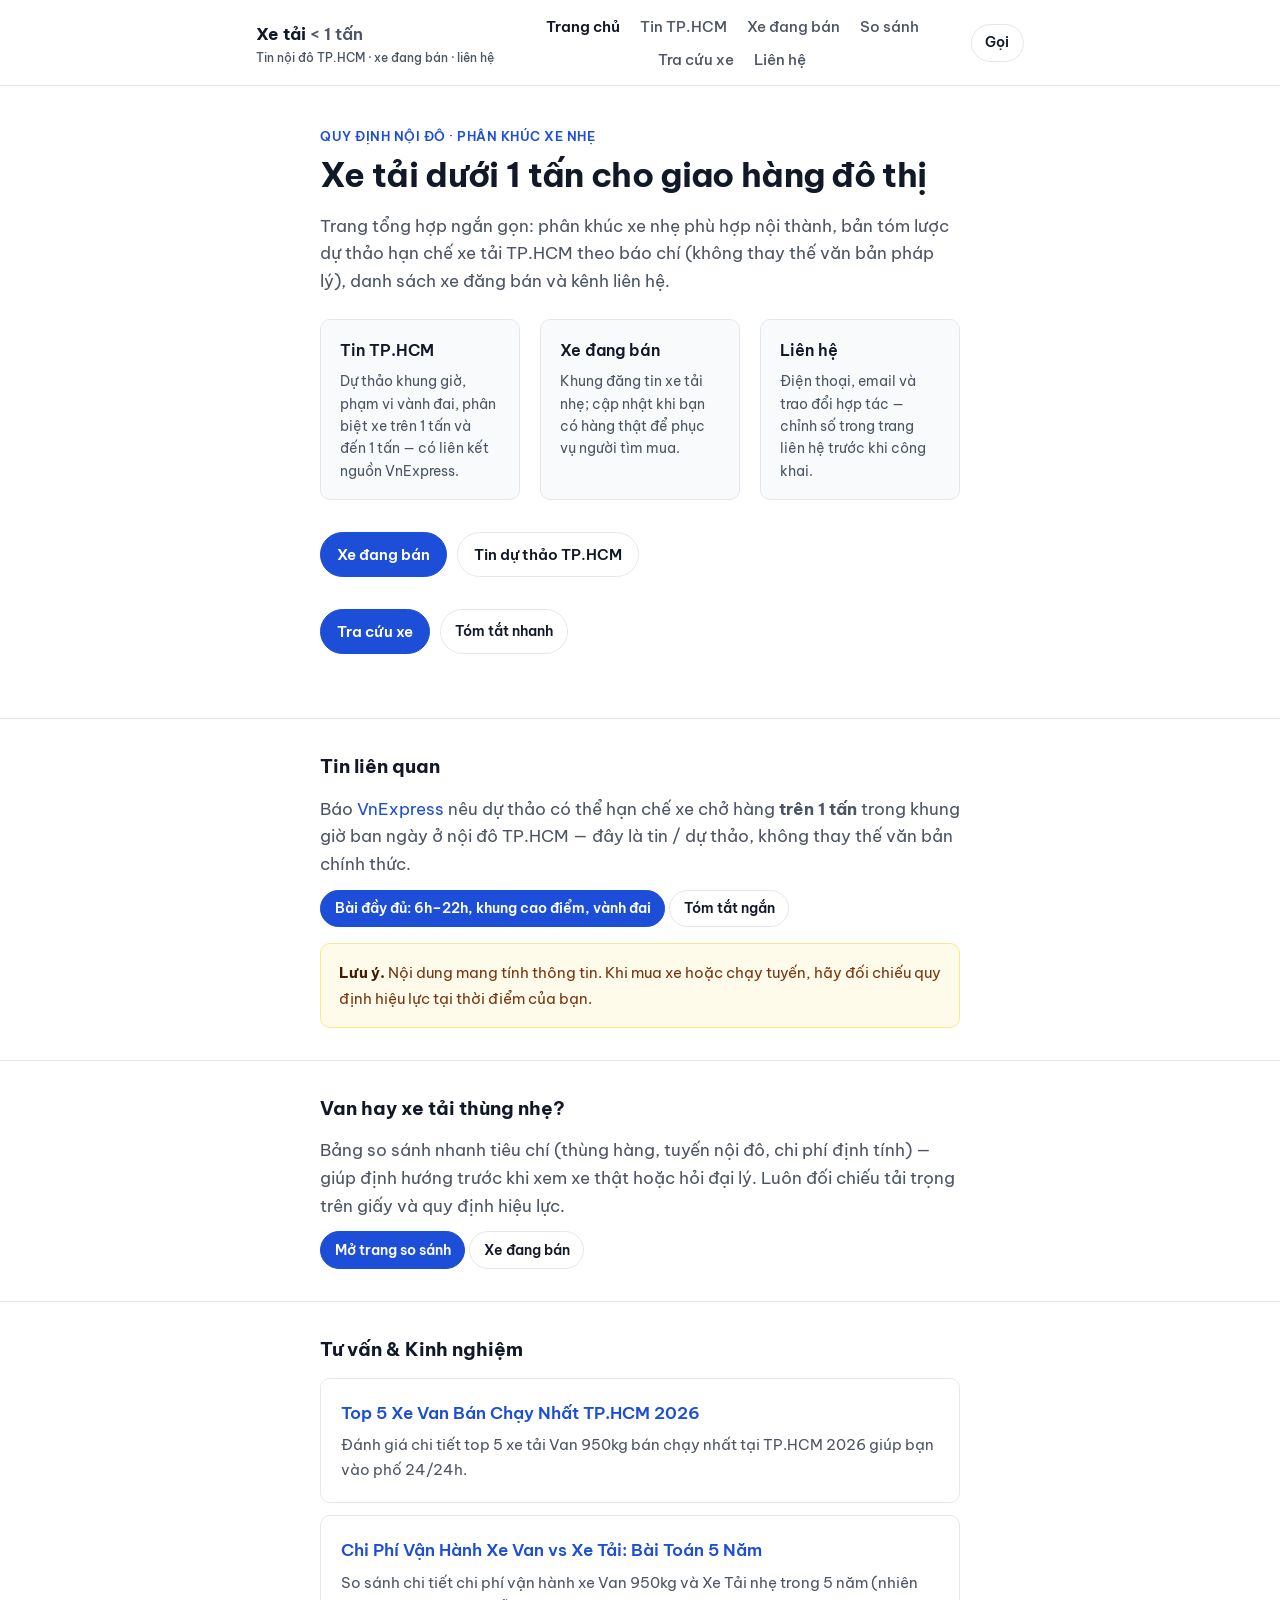
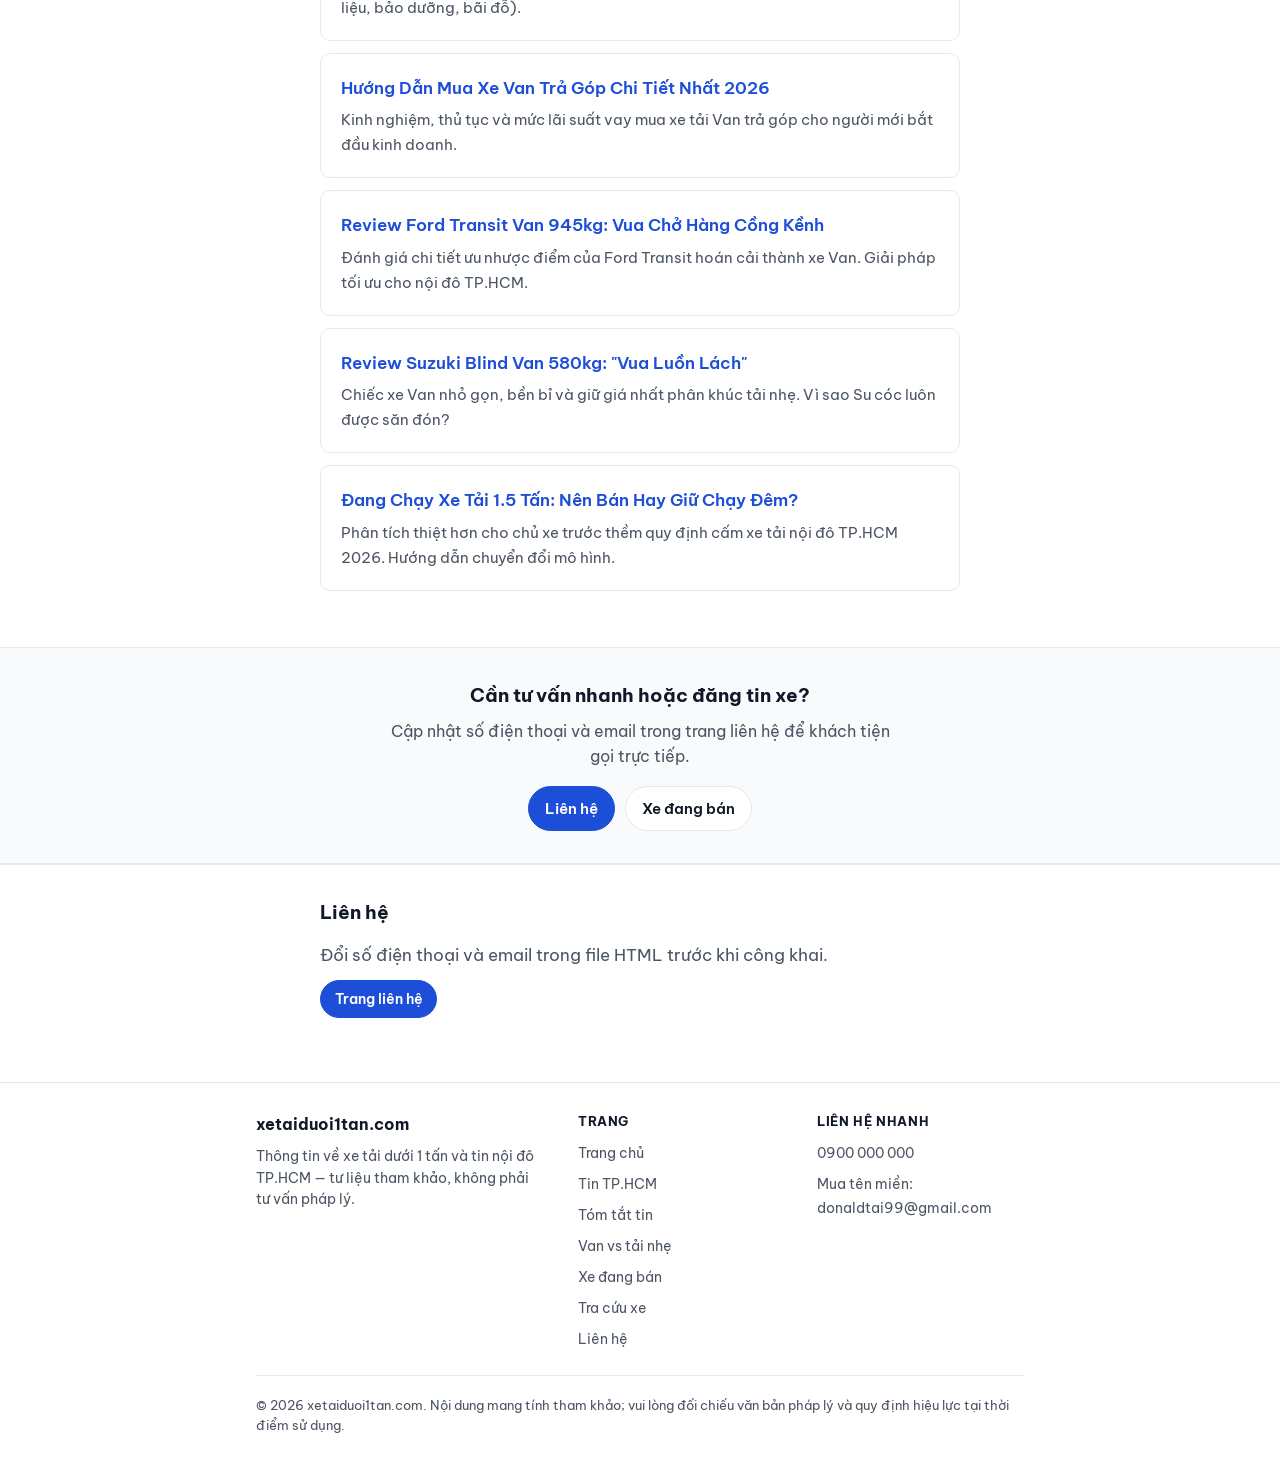
==== commit 2a800a3d: "Cập nhật thông tin liên hệ mua tên miền donaldtai99@gmail.com" ====
--- a/index.html
+++ b/index.html
@@ -186,7 +186,7 @@
         <p class="footer-title">Liên hệ nhanh</p>
         <ul class="footer-list">
           <li><a href="tel:+84900000000">0900 000 000</a></li>
-          <li><a href="mailto:contact@xetaiduoi1tan.com">contact@xetaiduoi1tan.com</a></li>
+          <li><a href="mailto:donaldtai99@gmail.com">Mua tên miền: donaldtai99@gmail.com</a></li>
         </ul>
       </div>
     </div>
--- a/styles.css
+++ b/styles.css
@@ -1070,3 +1070,154 @@
   line-height: 1.6;
   font-size: 1.05rem;
 }
+
+/* Premium Tool UI */
+.glass-card {
+  background: #ffffff;
+  border-radius: 16px;
+  padding: 2.5rem;
+  box-shadow: 0 20px 40px rgba(0, 0, 0, 0.08), 0 1px 3px rgba(0,0,0,0.05);
+  margin: 0 auto 3rem;
+  border: 1px solid rgba(229, 231, 235, 0.8);
+  max-width: 800px;
+  position: relative;
+  overflow: hidden;
+}
+@media (max-width: 639px) {
+  .glass-card {
+    padding: 1.5rem;
+  }
+}
+.glass-card::before {
+  content: "";
+  position: absolute;
+  top: 0; left: 0; right: 0;
+  height: 6px;
+  background: linear-gradient(90deg, #1d4ed8, #3b82f6, #93c5fd);
+}
+
+.premium-input {
+  background: #f8fafc;
+  border: 2px solid transparent;
+  border-radius: 12px;
+  padding: 1rem 1.25rem;
+  font-size: 1.05rem;
+  width: 100%;
+  color: #1e293b;
+  transition: all 0.3s ease;
+  font-family: inherit;
+}
+.premium-input:focus {
+  background: #ffffff;
+  border-color: #3b82f6;
+  box-shadow: 0 0 0 4px rgba(59, 130, 246, 0.15);
+  outline: none;
+}
+.premium-label {
+  display: block;
+  font-weight: 700;
+  color: #334155;
+  margin-bottom: 0.6rem;
+  font-size: 0.95rem;
+  letter-spacing: 0.02em;
+}
+.btn-premium {
+  background: linear-gradient(135deg, #1d4ed8 0%, #2563eb 100%);
+  color: #ffffff;
+  border: none;
+  border-radius: 12px;
+  padding: 1.1rem 2rem;
+  font-size: 1.1rem;
+  font-weight: 700;
+  cursor: pointer;
+  width: 100%;
+  transition: transform 0.2s, box-shadow 0.2s, filter 0.2s;
+  box-shadow: 0 4px 14px rgba(37, 99, 235, 0.3);
+  text-align: center;
+  display: flex;
+  justify-content: center;
+  align-items: center;
+  gap: 0.5rem;
+  font-family: inherit;
+}
+.btn-premium:hover {
+  transform: translateY(-2px);
+  box-shadow: 0 8px 24px rgba(37, 99, 235, 0.4);
+  filter: brightness(1.05);
+}
+.btn-premium:active {
+  transform: translateY(0);
+}
+
+.form-grid {
+  display: grid;
+  gap: 1.5rem;
+  margin-bottom: 2rem;
+}
+@media (min-width: 640px) {
+  .form-grid {
+    grid-template-columns: 1fr 1fr;
+  }
+}
+
+.result-premium {
+  display: none;
+  margin-top: 2.5rem;
+  border-radius: 16px;
+  padding: 1.5rem 2rem;
+  animation: slideDown 0.4s cubic-bezier(0.16, 1, 0.3, 1) forwards;
+}
+@keyframes slideDown {
+  from { opacity: 0; transform: translateY(-10px) scale(0.98); }
+  to { opacity: 1; transform: translateY(0) scale(1); }
+}
+@media (max-width: 639px) {
+  .result-premium {
+    padding: 1.25rem;
+  }
+}
+
+.result-premium.banned {
+  background: linear-gradient(to right, #fef2f2, #fff1f2);
+  border-left: 6px solid #ef4444;
+  box-shadow: 0 10px 25px rgba(239, 68, 68, 0.1);
+}
+.result-premium.allowed {
+  background: linear-gradient(to right, #f0fdf4, #ecfdf5);
+  border-left: 6px solid #10b981;
+  box-shadow: 0 10px 25px rgba(16, 185, 129, 0.1);
+}
+
+.result-title {
+  font-size: 1.35rem;
+  font-weight: 800;
+  margin-bottom: 0.75rem;
+  display: flex;
+  align-items: center;
+  gap: 0.5rem;
+}
+.result-title.banned { color: #b91c1c; }
+.result-title.allowed { color: #047857; }
+
+.result-message {
+  font-size: 1.1rem;
+  line-height: 1.6;
+  color: #1e293b;
+  margin: 0;
+}
+.result-message strong {
+  font-weight: 700;
+}
+
+.premium-notice {
+  margin-top: 1.5rem;
+  font-size: 0.9rem;
+  color: #64748b;
+  display: flex;
+  gap: 0.75rem;
+  align-items: flex-start;
+  background: #ffffff;
+  padding: 1rem;
+  border-radius: 8px;
+  border: 1px solid #e2e8f0;
+}
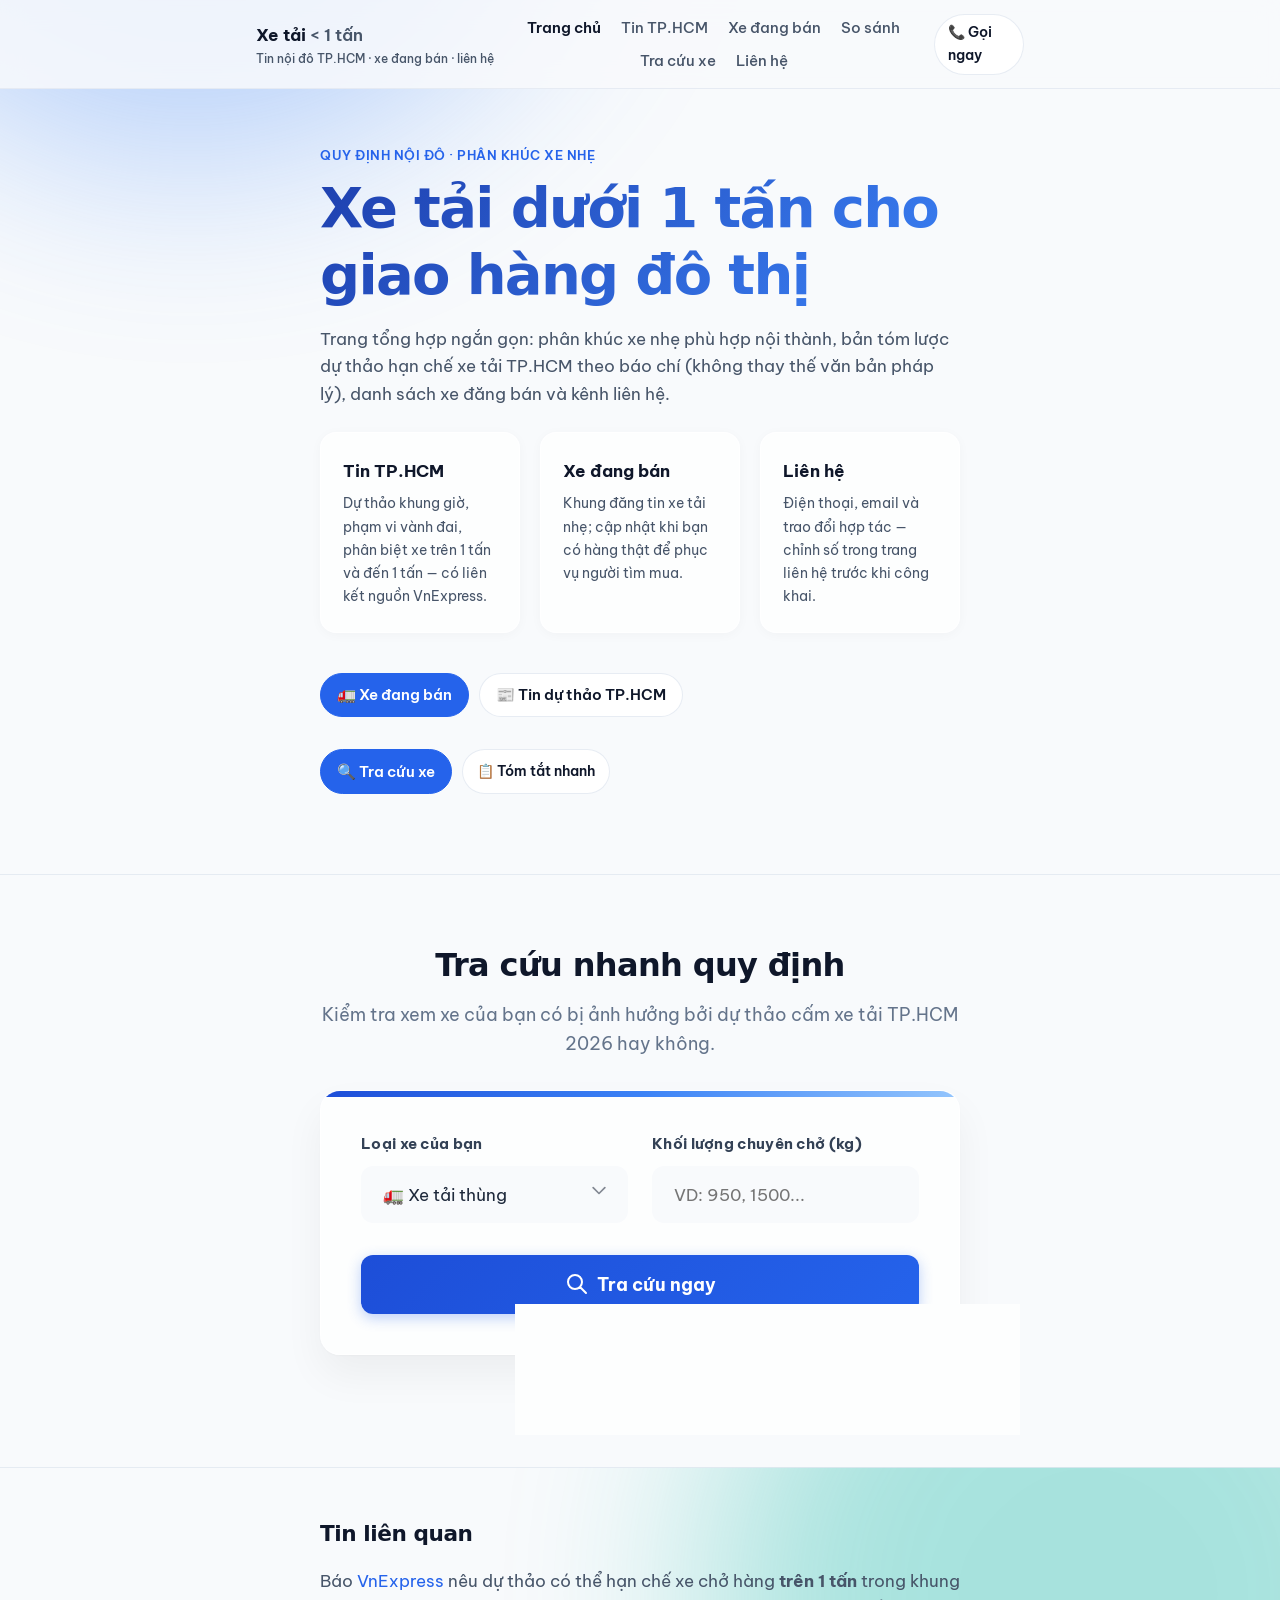
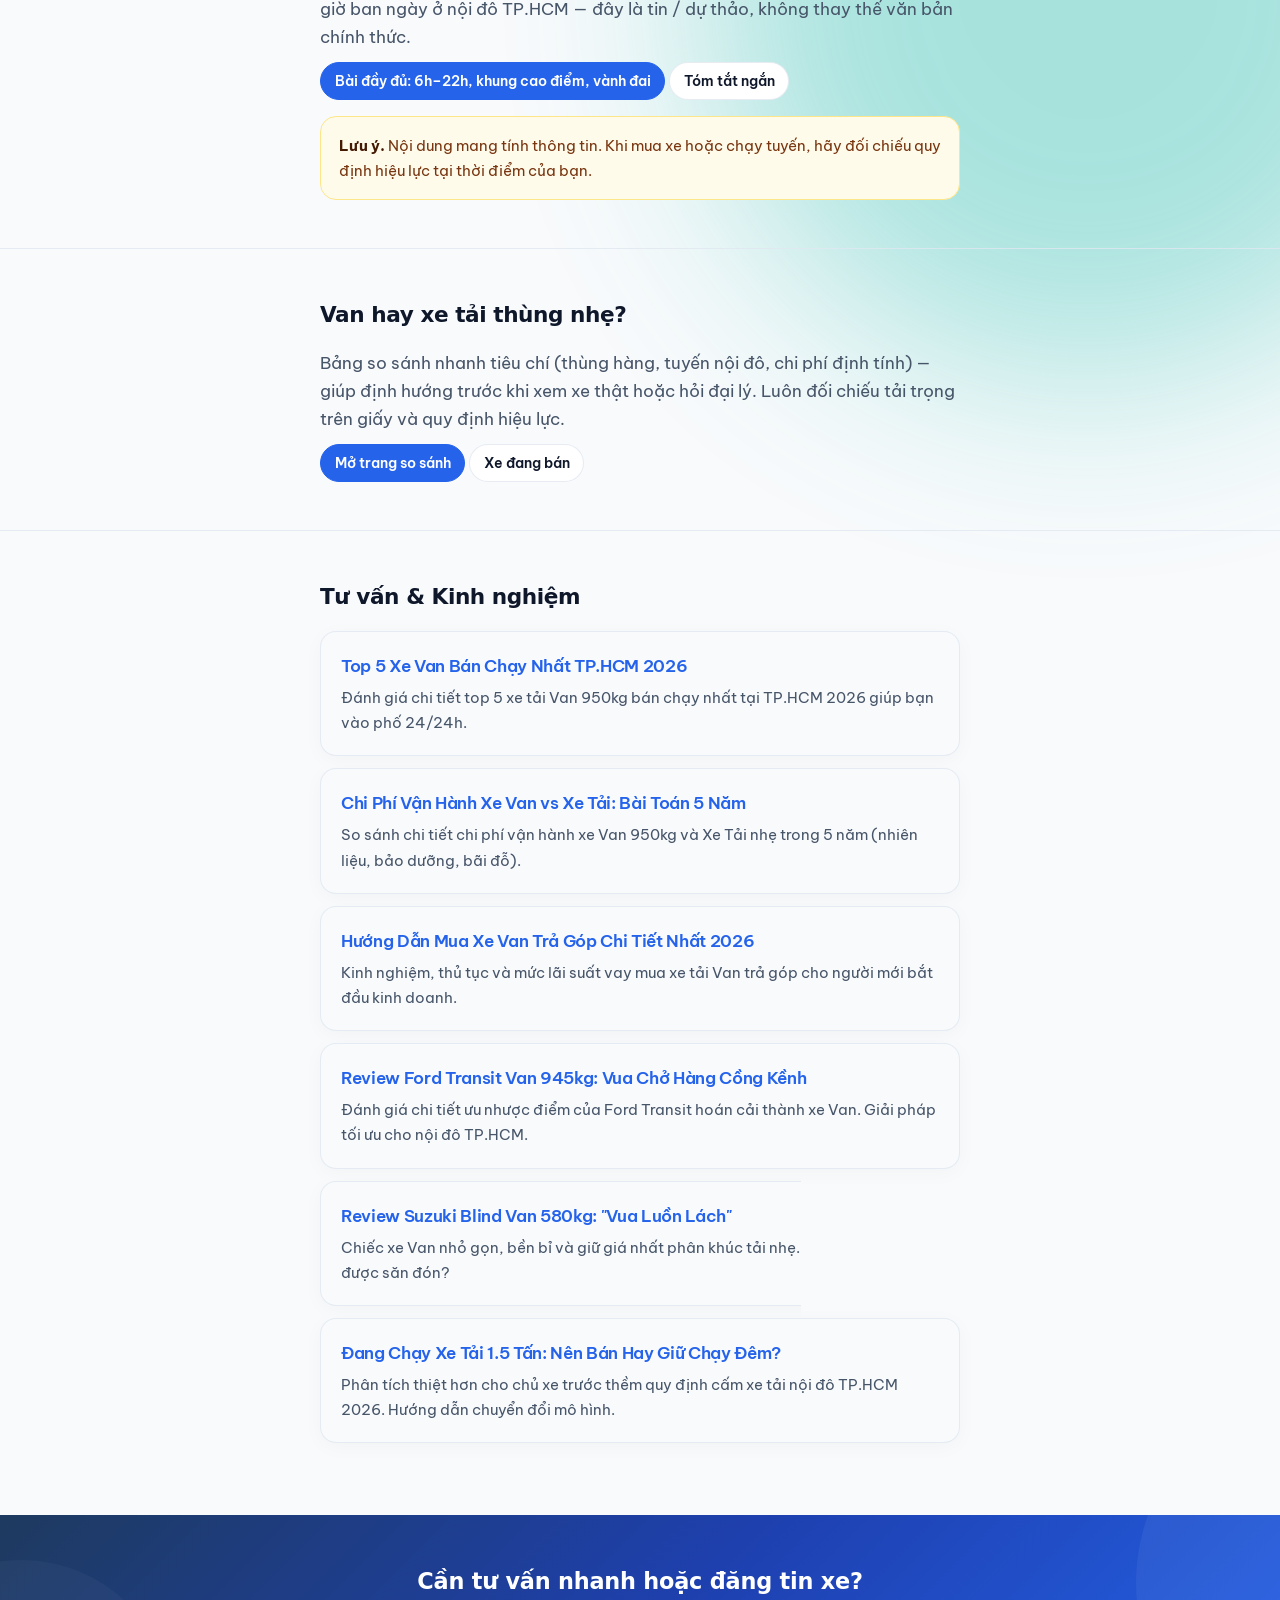
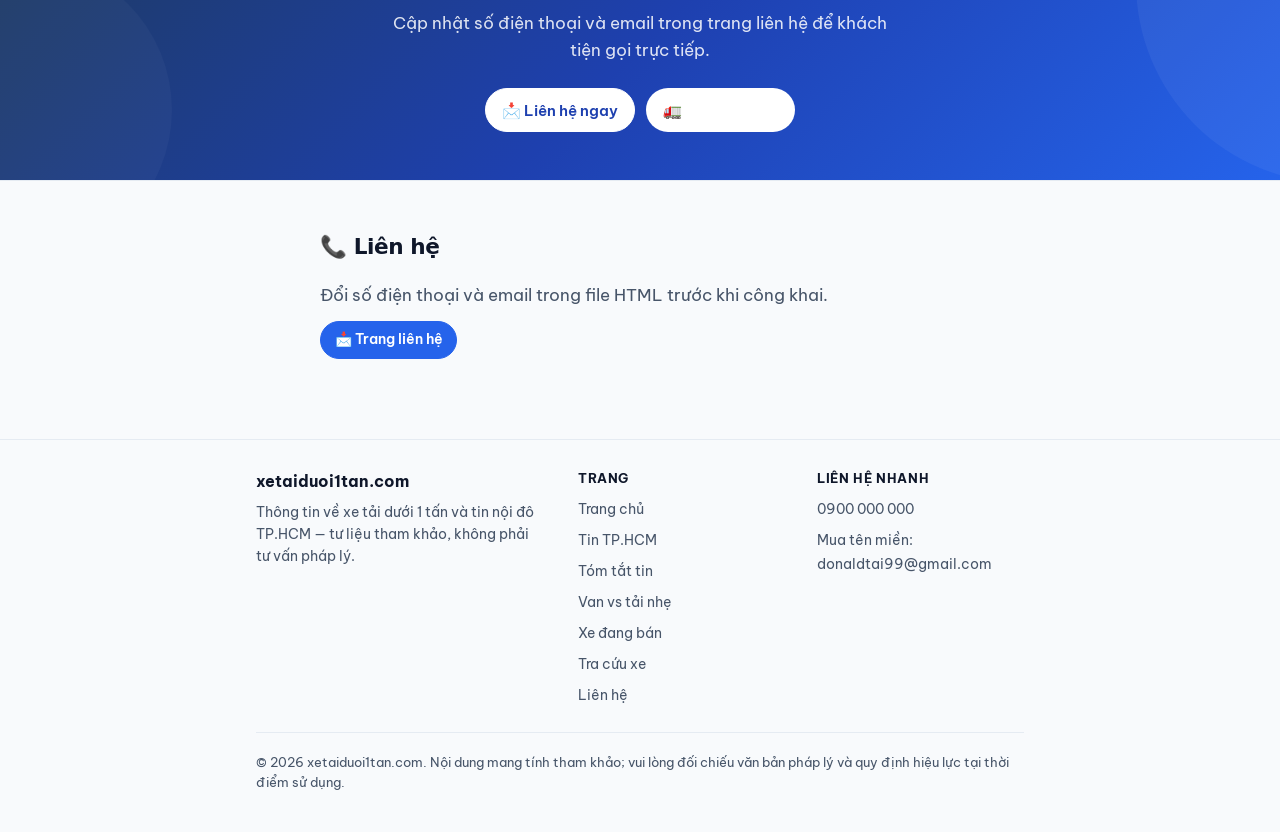
==== commit 5492ce5e: "🎨 Premium UI/UX upgrade: glassmorphism, vehicle images, icons, spacing - Glassmorphism design: blur " ====
--- a/index.html
+++ b/index.html
@@ -20,7 +20,7 @@
   <link rel="preconnect" href="https://fonts.googleapis.com" />
   <link rel="preconnect" href="https://fonts.gstatic.com" crossorigin />
   <link href="https://fonts.googleapis.com/css2?family=Be+Vietnam+Pro:wght@400;600;700&display=swap" rel="stylesheet" />
-  <link rel="stylesheet" href="styles.css" />
+  <link rel="stylesheet" href="/assets/css/styles.css" />
   <script type="application/ld+json">
   {"@context":"https://schema.org","@graph":[{"@type":"WebSite","@id":"https://www.xetaiduoi1tan.com/#website","url":"https://www.xetaiduoi1tan.com/","name":"xetaiduoi1tan.com","description":"Thông tin xe tải dưới 1 tấn, tin nội đô TP.HCM và liên hệ.","inLanguage":"vi-VN","publisher":{"@id":"https://www.xetaiduoi1tan.com/#org"}},{"@type":"Organization","@id":"https://www.xetaiduoi1tan.com/#org","name":"xetaiduoi1tan.com","url":"https://www.xetaiduoi1tan.com/","logo":{"@type":"ImageObject","url":"https://www.xetaiduoi1tan.com/favicon.svg"}}]}
   </script>
@@ -38,7 +38,7 @@
         <p class="brand-tag">Tin nội đô TP.HCM · xe đang bán · liên hệ</p>
       </div>
       <button type="button" class="nav-toggle" aria-expanded="false" aria-controls="nav-panel">Menu</button>
-      <a class="btn btn--line btn--sm header-cta" href="tel:+84900000000">Gọi</a>
+      <a class="btn btn--line btn--sm header-cta" href="tel:+84900000000">📞 Gọi ngay</a>
       <div id="nav-panel" class="nav-panel">
         <nav class="nav" aria-label="Chính">
           <a href="index.html" aria-current="page">Trang chủ</a>
@@ -74,13 +74,59 @@
         </div>
       </div>
       <p class="actions">
-        <a class="btn btn--solid" href="xe-dang-ban.html">Xe đang bán</a>
-        <a class="btn btn--line" href="tin-tuc/xe-tai-tren-mot-tan-noi-do-tphcm-6h-22h.html">Tin dự thảo TP.HCM</a>
+        <a class="btn btn--solid" href="xe-dang-ban.html">🚛 Xe đang bán</a>
+        <a class="btn btn--line" href="tin-tuc/xe-tai-tren-mot-tan-noi-do-tphcm-6h-22h.html">📰 Tin dự thảo TP.HCM</a>
       </p>
       <p class="actions">
-        <a class="btn btn--solid" href="tra_cuu_xe.html">Tra cứu xe</a>
-        <a class="btn btn--line btn--sm" href="tin-tuc/gioi-han-xe-tai-noi-do-tphcm.html">Tóm tắt nhanh</a>
+        <a class="btn btn--solid" href="tra_cuu_xe.html">🔍 Tra cứu xe</a>
+        <a class="btn btn--line btn--sm" href="tin-tuc/gioi-han-xe-tai-noi-do-tphcm.html">📋 Tóm tắt nhanh</a>
       </p>
+    </section>
+
+    <section class="section" style="background-color: #f8fafc; padding: 4rem 0;">
+      <div class="inner inner--narrow fade-in">
+        <div style="text-align: center; margin-bottom: 2rem;">
+          <h2 style="font-size: 2rem; color: #0f172a; margin-bottom: 0.5rem;">Tra cứu nhanh quy định</h2>
+          <p style="color: #64748b; font-size: 1.1rem;">Kiểm tra xem xe của bạn có bị ảnh hưởng bởi dự thảo cấm xe tải TP.HCM 2026 hay không.</p>
+        </div>
+        
+        <div class="glass-card slide-up" style="margin-top: 1.5rem; max-width: 800px; margin-left: auto; margin-right: auto;">
+          <form id="check-form">
+            <div class="form-grid">
+              <div>
+                <label for="vehicle-type" class="premium-label">Loại xe của bạn</label>
+                <div style="position:relative;">
+                  <select id="vehicle-type" class="premium-input" style="appearance: none; padding-right: 2.5rem;">
+                    <option value="truck">🚛 Xe tải thùng</option>
+                    <option value="van">🚐 Xe tải Van</option>
+                    <option value="pickup">🛻 Xe bán tải (Pickup)</option>
+                  </select>
+                  <div style="position:absolute; right:1.2rem; top:50%; transform:translateY(-50%); pointer-events:none; opacity:0.5;">
+                    <svg width="20" height="20" fill="none" stroke="currentColor" viewBox="0 0 24 24"><path stroke-linecap="round" stroke-linejoin="round" stroke-width="2" d="M19 9l-7 7-7-7"></path></svg>
+                  </div>
+                </div>
+              </div>
+              <div>
+                <label for="vehicle-weight" class="premium-label">Khối lượng chuyên chở (kg)</label>
+                <input type="number" id="vehicle-weight" class="premium-input" placeholder="VD: 950, 1500..." required />
+              </div>
+            </div>
+            <button type="submit" class="btn-premium">
+              <svg width="24" height="24" fill="none" stroke="currentColor" viewBox="0 0 24 24"><path stroke-linecap="round" stroke-linejoin="round" stroke-width="2" d="M21 21l-6-6m2-5a7 7 0 11-14 0 7 7 0 0114 0z"></path></svg>
+              Tra cứu ngay
+            </button>
+          </form>
+
+          <div id="result-box" class="result-premium" style="display: none;">
+            <h3 id="result-title" class="result-title">Kết quả</h3>
+            <p id="result-message" class="result-message"></p>
+            <div class="premium-notice" role="note">
+              <svg width="20" height="20" fill="none" stroke="currentColor" viewBox="0 0 24 24" style="flex-shrink:0; color:#94a3b8;"><path stroke-linecap="round" stroke-linejoin="round" stroke-width="2" d="M13 16h-1v-4h-1m1-4h.01M21 12a9 9 0 11-18 0 9 9 0 0118 0z"></path></svg>
+              <div><strong>Lưu ý:</strong> Kết quả chỉ mang tính tham khảo dựa trên thông tin dự thảo báo chí đưa. Quy định thực tế có thể thay đổi khi văn bản chính thức được ban hành.</div>
+            </div>
+          </div>
+        </div>
+      </div>
     </section>
 
     <section class="section">
@@ -149,17 +195,17 @@
         <h2 class="cta-band__title">Cần tư vấn nhanh hoặc đăng tin xe?</h2>
         <p class="cta-band__text">Cập nhật số điện thoại và email trong trang liên hệ để khách tiện gọi trực tiếp.</p>
         <p class="actions">
-          <a class="btn btn--solid" href="lien-he.html">Liên hệ</a>
-          <a class="btn btn--line" href="xe-dang-ban.html">Xe đang bán</a>
+          <a class="btn btn--solid" href="lien-he.html" style="background:#fff;color:#1e40af;border-color:#fff;">📩 Liên hệ ngay</a>
+          <a class="btn btn--line" href="xe-dang-ban.html" style="border-color:rgba(255,255,255,0.4);color:#fff;">🚛 Xe đang bán</a>
         </p>
       </div>
     </section>
 
     <section class="section">
       <div class="inner inner--narrow">
-        <h2>Liên hệ</h2>
+        <h2>📞 Liên hệ</h2>
         <p>Đổi số điện thoại và email trong file HTML trước khi công khai.</p>
-        <p><a class="btn btn--solid btn--sm" href="lien-he.html">Trang liên hệ</a></p>
+        <p><a class="btn btn--solid btn--sm" href="lien-he.html">📩 Trang liên hệ</a></p>
       </div>
     </section>
   </main>
@@ -194,7 +240,7 @@
       <p>© <span id="y"></span> xetaiduoi1tan.com. Nội dung mang tính tham khảo; vui lòng đối chiếu văn bản pháp lý và quy định hiệu lực tại thời điểm sử dụng.</p>
     </div>
   </footer>
-  <script defer src="site.js"></script>
+  <script defer src="/assets/js/site.js"></script>
   <script>
     document.getElementById("y").textContent = new Date().getFullYear();
   </script>
--- a/assets/css/styles.css
+++ b/assets/css/styles.css
@@ -0,0 +1,1334 @@
+/* xetaiduoi1tan — giao diện trắng, tối giản */
+
+:root {
+  --bg: #f8fafc;
+  --paper: rgba(255, 255, 255, 0.72);
+  --text: #0f172a;
+  --muted: #475569;
+  --line: rgba(226, 232, 240, 0.8);
+  --accent: #2563eb;
+  --accent-hover: #1d4ed8;
+  --accent-light: rgba(37, 99, 235, 0.08);
+  --radius: 16px;
+  --max: 40rem;
+  --max-wide: 48rem;
+}
+
+*,
+*::before,
+*::after {
+  box-sizing: border-box;
+}
+
+html {
+  scroll-behavior: smooth;
+}
+
+body {
+  margin: 0;
+  font-family: "Be Vietnam Pro", system-ui, -apple-system, sans-serif;
+  font-size: 1.05rem;
+  line-height: 1.65;
+  color: var(--text);
+  background: var(--bg);
+  -webkit-font-smoothing: antialiased;
+  position: relative;
+  overflow-x: hidden;
+}
+
+body::before,
+body::after {
+  content: "";
+  position: absolute;
+  width: 60vw;
+  height: 60vw;
+  max-width: 800px;
+  max-height: 800px;
+  border-radius: 50%;
+  z-index: -1;
+  filter: blur(100px);
+  opacity: 0.35;
+  pointer-events: none;
+}
+body::before {
+  top: -15%;
+  left: -15%;
+  background: #3b82f6; /* Blue */
+}
+body::after {
+  top: 30%;
+  right: -15%;
+  background: #14b8a6; /* Teal */
+}
+
+body.nav-open {
+  overflow: hidden;
+}
+
+.skip-link {
+  position: absolute;
+  left: -9999px;
+  top: 0;
+  z-index: 1000;
+  padding: 0.6rem 1rem;
+  background: var(--accent);
+  color: #fff;
+  font-weight: 600;
+  font-size: 0.9rem;
+  border-radius: var(--radius);
+  text-decoration: none;
+}
+
+.skip-link:focus {
+  left: 1rem;
+  top: 1rem;
+  outline: 2px solid var(--text);
+  outline-offset: 2px;
+}
+
+a {
+  color: var(--accent);
+  text-decoration: none;
+}
+
+a:hover {
+  color: var(--accent-hover);
+  text-decoration: underline;
+  text-underline-offset: 3px;
+}
+
+.inner {
+  width: min(100% - 2rem, var(--max-wide));
+  margin-inline: auto;
+}
+
+.inner--narrow {
+  width: min(100% - 2rem, var(--max));
+}
+
+/* Header */
+.site-header {
+  border-bottom: 1px solid var(--line);
+  background: rgba(248, 250, 252, 0.85);
+  backdrop-filter: blur(12px);
+  -webkit-backdrop-filter: blur(12px);
+  position: sticky;
+  top: 0;
+  z-index: 100;
+}
+
+.site-header__inner {
+  display: flex;
+  flex-wrap: wrap;
+  align-items: center;
+  gap: 0.65rem 1rem;
+  padding: 1rem 0;
+}
+
+.brand-wrap {
+  display: flex;
+  flex-direction: column;
+  gap: 0.15rem;
+  min-width: 0;
+  flex: 1 1 auto;
+}
+
+.brand-tag {
+  margin: 0;
+  font-size: 0.75rem;
+  font-weight: 500;
+  color: var(--muted);
+  line-height: 1.3;
+  max-width: 18rem;
+}
+
+.nav-toggle {
+  display: inline-flex;
+  align-items: center;
+  justify-content: center;
+  padding: 0.45rem 0.85rem;
+  font-family: inherit;
+  font-size: 0.875rem;
+  font-weight: 600;
+  color: var(--text);
+  background: var(--paper);
+  border: 1px solid var(--line);
+  border-radius: var(--radius);
+  cursor: pointer;
+  flex: 0 0 auto;
+}
+
+.nav-toggle:hover {
+  border-color: #cbd5e1;
+}
+
+.nav-panel {
+  display: none;
+  width: 100%;
+  flex-basis: 100%;
+  padding-bottom: 0.35rem;
+}
+
+.nav-panel.is-open {
+  display: block;
+}
+
+@media (min-width: 768px) {
+  .site-header__inner {
+    flex-wrap: nowrap;
+    padding-top: 0.85rem;
+    padding-bottom: 0.85rem;
+  }
+
+  .brand-wrap {
+    flex: 0 0 auto;
+    order: 1;
+  }
+
+  .nav-toggle {
+    display: none;
+  }
+
+  .nav-panel {
+    display: flex !important;
+    width: auto;
+    flex: 1 1 auto;
+    flex-basis: auto;
+    order: 2;
+    justify-content: center;
+    padding: 0;
+  }
+
+  .header-cta {
+    order: 3;
+    margin-left: 0;
+  }
+}
+
+.brand {
+  font-weight: 700;
+  font-size: 1.05rem;
+  color: var(--text);
+  text-decoration: none;
+}
+
+.brand:hover {
+  color: var(--accent);
+  text-decoration: none;
+}
+
+.brand span {
+  color: var(--muted);
+  font-weight: 600;
+}
+
+.nav {
+  display: flex;
+  flex-wrap: wrap;
+  gap: 0.5rem 1.25rem;
+  flex: 1;
+  justify-content: flex-start;
+}
+
+@media (max-width: 767px) {
+  .nav-panel .nav {
+    flex-direction: column;
+    gap: 0;
+    padding: 0.25rem 0 0.5rem;
+  }
+
+  .nav-panel .nav a {
+    padding: 0.65rem 0;
+    border-bottom: 1px solid var(--line);
+    font-size: 1rem;
+  }
+
+  .nav-panel .nav a:last-child {
+    border-bottom: 0;
+  }
+}
+
+@media (min-width: 640px) {
+  .nav {
+    justify-content: center;
+  }
+}
+
+.nav a {
+  color: var(--muted);
+  font-size: 0.95rem;
+  font-weight: 500;
+  text-decoration: none;
+}
+
+.nav a:hover {
+  color: var(--text);
+  text-decoration: none;
+}
+
+.nav a[aria-current="page"] {
+  color: var(--text);
+  font-weight: 600;
+}
+
+/* Buttons */
+.btn {
+  display: inline-flex;
+  align-items: center;
+  justify-content: center;
+  padding: 0.55rem 1rem;
+  font-family: inherit;
+  font-size: 0.95rem;
+  font-weight: 600;
+  border-radius: 999px;
+  border: 1px solid transparent;
+  cursor: pointer;
+  text-decoration: none;
+}
+
+.btn:hover {
+  text-decoration: none;
+}
+
+.btn--solid {
+  background: var(--accent);
+  border-color: var(--accent);
+  color: #fff;
+}
+
+.btn--solid:hover {
+  background: var(--accent-hover);
+  border-color: var(--accent-hover);
+  color: #fff;
+}
+
+.btn--line {
+  background: #fff;
+  border-color: var(--line);
+  color: var(--text);
+}
+
+.btn--line:hover {
+  border-color: #cbd5e1;
+  color: var(--text);
+}
+
+.btn--sm {
+  padding: 0.4rem 0.85rem;
+  font-size: 0.875rem;
+}
+
+.header-cta {
+  margin-left: auto;
+}
+
+@media (min-width: 768px) {
+  .header-cta {
+    margin-left: 0;
+  }
+}
+
+/* Main blocks */
+.hero {
+  padding: 3.5rem 0 3rem;
+}
+
+.hero h1 {
+  margin: 0 0 1rem;
+  font-size: clamp(2rem, 5vw, 3.5rem);
+  font-weight: 800;
+  line-height: 1.2;
+  letter-spacing: -0.03em;
+  background: linear-gradient(135deg, #1e40af 0%, #3b82f6 100%);
+  -webkit-background-clip: text;
+  -webkit-text-fill-color: transparent;
+}
+
+.lead {
+  margin: 0 0 1.5rem;
+  color: var(--muted);
+  font-size: 1.05rem;
+}
+
+.hero__kicker {
+  margin: 0 0 0.5rem;
+  font-size: 0.8rem;
+  font-weight: 600;
+  letter-spacing: 0.04em;
+  text-transform: uppercase;
+  color: var(--accent);
+}
+
+.landing-features {
+  display: grid;
+  gap: 1.25rem;
+  margin: 1rem 0 2.5rem;
+}
+
+@media (min-width: 640px) {
+  .landing-features {
+    grid-template-columns: repeat(3, 1fr);
+    gap: 1.25rem;
+  }
+}
+
+.feature-card {
+  padding: 1.5rem 1.4rem;
+  border-radius: var(--radius);
+  border: 1px solid rgba(255,255,255,0.6);
+  background: var(--paper);
+  backdrop-filter: blur(10px);
+  -webkit-backdrop-filter: blur(10px);
+  box-shadow: 0 2px 12px rgba(0,0,0,0.03);
+  transition: transform 0.3s ease, box-shadow 0.3s ease;
+}
+
+.feature-card:hover {
+  transform: translateY(-4px);
+  box-shadow: 0 8px 24px rgba(37, 99, 235, 0.08);
+}
+
+.feature-card h3 {
+  margin: 0 0 0.5rem;
+  font-size: 1.05rem;
+  font-weight: 700;
+  color: var(--text);
+}
+
+.feature-card p {
+  margin: 0;
+  font-size: 0.9rem;
+  color: var(--muted);
+  line-height: 1.6;
+}
+
+.actions {
+  display: flex;
+  flex-wrap: wrap;
+  gap: 0.65rem;
+  margin: 0 0 2rem;
+}
+
+.section {
+  padding: 3rem 0;
+  border-top: 1px solid var(--line);
+}
+
+.section h2 {
+  margin: 0 0 1rem;
+  font-size: 1.35rem;
+  font-weight: 800;
+  letter-spacing: -0.02em;
+}
+
+.section p {
+  margin: 0 0 0.75rem;
+  color: var(--muted);
+}
+
+.section p:last-child {
+  margin-bottom: 0;
+}
+
+.box {
+  padding: 1.5rem 1.75rem;
+  border-radius: var(--radius);
+  background: var(--paper);
+  backdrop-filter: blur(12px);
+  -webkit-backdrop-filter: blur(12px);
+  border: 1px solid rgba(255, 255, 255, 0.6);
+  box-shadow: 0 4px 20px rgba(0, 0, 0, 0.03);
+  transition: all 0.3s cubic-bezier(0.16, 1, 0.3, 1);
+}
+
+.box:hover {
+  transform: translateY(-6px);
+  box-shadow: 0 12px 30px rgba(37, 99, 235, 0.08);
+  border-color: rgba(59, 130, 246, 0.3);
+}
+
+.notice {
+  margin-top: 1rem;
+  padding: 1rem 1.1rem;
+  border-radius: var(--radius);
+  border: 1px solid #fde68a;
+  background: #fffbeb;
+  color: #78350f;
+  font-size: 0.95rem;
+}
+
+.notice strong {
+  color: #451a03;
+}
+
+/* Footer */
+.site-footer {
+  margin-top: 2rem;
+  padding: 1.75rem 0 2.5rem;
+  border-top: 1px solid var(--line);
+  font-size: 0.9rem;
+  color: var(--muted);
+}
+
+.site-footer a {
+  color: var(--muted);
+}
+
+.site-footer a:hover {
+  color: var(--accent);
+}
+
+.footer-grid {
+  display: grid;
+  gap: 1.5rem;
+  margin-bottom: 1.5rem;
+}
+
+@media (min-width: 640px) {
+  .footer-grid {
+    grid-template-columns: 1.4fr 1fr 1fr;
+    gap: 2rem;
+  }
+}
+
+.footer-title {
+  margin: 0 0 0.6rem;
+  font-size: 0.8rem;
+  font-weight: 700;
+  text-transform: uppercase;
+  letter-spacing: 0.05em;
+  color: var(--text);
+}
+
+.footer-list {
+  margin: 0;
+  padding: 0;
+  list-style: none;
+}
+
+.footer-list li + li {
+  margin-top: 0.45rem;
+}
+
+.footer-list a {
+  font-size: 0.9rem;
+}
+
+.footer-brand {
+  margin: 0 0 0.5rem;
+  font-size: 1rem;
+  color: var(--text);
+}
+
+.footer-desc {
+  margin: 0;
+  font-size: 0.88rem;
+  line-height: 1.55;
+  max-width: 22rem;
+}
+
+.footer-legal {
+  padding-top: 1.25rem;
+  border-top: 1px solid var(--line);
+  font-size: 0.82rem;
+  line-height: 1.5;
+  color: var(--muted);
+}
+
+.footer-legal p {
+  margin: 0;
+}
+
+/* Breadcrumb */
+.breadcrumb {
+  font-size: 0.875rem;
+  color: var(--muted);
+  padding: 1.25rem 0 0;
+}
+
+.breadcrumb a {
+  color: var(--muted);
+}
+
+.breadcrumb a:hover {
+  color: var(--accent);
+}
+
+.breadcrumb-current {
+  color: var(--text);
+}
+
+/* Article */
+.page-main {
+  padding-bottom: 2.5rem;
+}
+
+.article-head {
+  padding: 0.5rem 0 1.25rem;
+  border-bottom: 1px solid var(--line);
+  margin-bottom: 1.5rem;
+}
+
+.article-head h1 {
+  margin: 0 0 0.5rem;
+  font-size: clamp(1.35rem, 3.2vw, 1.75rem);
+  line-height: 1.25;
+  font-weight: 700;
+}
+
+.meta {
+  margin: 0;
+  font-size: 0.9rem;
+  color: var(--muted);
+}
+
+.prose {
+  max-width: var(--max);
+}
+
+.prose > * + * {
+  margin-top: 1rem;
+}
+
+.prose h2 {
+  margin: 2rem 0 0.5rem;
+  font-size: 1.1rem;
+  font-weight: 700;
+}
+
+.prose h2:first-of-type {
+  margin-top: 1.25rem;
+}
+
+.prose p,
+.prose li {
+  color: var(--muted);
+}
+
+.prose ul {
+  padding-left: 1.2rem;
+}
+
+.prose li + li {
+  margin-top: 0.35rem;
+}
+
+.lede {
+  font-size: 1.05rem;
+  color: var(--text);
+}
+
+.faq {
+  margin-top: 2rem;
+  padding: 1.25rem;
+  border-radius: var(--radius);
+  border: 1px solid var(--line);
+  background: var(--paper);
+}
+
+.faq h2 {
+  margin: 0 0 1rem;
+  font-size: 1.05rem;
+}
+
+.faq dl {
+  margin: 0;
+}
+
+.faq dt {
+  font-weight: 600;
+  color: var(--text);
+  margin-top: 0.9rem;
+  font-size: 0.95rem;
+}
+
+.faq dt:first-child {
+  margin-top: 0;
+}
+
+.faq dd {
+  margin: 0.35rem 0 0;
+  color: var(--muted);
+  font-size: 0.95rem;
+}
+
+.source {
+  margin-top: 2rem;
+  padding-top: 1.25rem;
+  border-top: 1px solid var(--line);
+  font-size: 0.95rem;
+  color: var(--muted);
+}
+
+/* Article images */
+.article-img {
+  margin: 1.5rem 0;
+  padding: 0;
+}
+
+.article-img img {
+  width: 100%;
+  height: auto;
+  border-radius: var(--radius);
+  display: block;
+  box-shadow: 0 8px 24px rgba(0, 0, 0, 0.08);
+  transition: transform 0.4s ease;
+}
+
+.article-img img:hover {
+  transform: scale(1.02);
+}
+
+.article-img figcaption {
+  margin-top: 0.6rem;
+  font-size: 0.85rem;
+  color: var(--muted);
+  text-align: center;
+  font-style: italic;
+}
+
+.table-wrap {
+  overflow-x: auto;
+  margin: 1rem 0;
+  -webkit-overflow-scrolling: touch;
+}
+
+.data-table {
+  width: 100%;
+  min-width: 280px;
+  border-collapse: collapse;
+  font-size: 0.95rem;
+}
+
+.data-table th,
+.data-table td {
+  border: 1px solid var(--line);
+  padding: 0.65rem 0.85rem;
+  text-align: left;
+  vertical-align: top;
+}
+
+.data-table th {
+  background: var(--paper);
+  font-weight: 600;
+  color: var(--text);
+}
+
+.data-table td {
+  color: var(--muted);
+}
+
+/* Listing / contact */
+.page-title {
+  margin: 0 0 0.5rem;
+  font-size: 1.5rem;
+  font-weight: 700;
+}
+
+.sub {
+  margin: 0 0 1.5rem;
+  color: var(--muted);
+  max-width: var(--max);
+}
+
+.card-list {
+  list-style: none;
+  margin: 0 0 1.5rem;
+  padding: 0;
+}
+
+.card-list li {
+  padding: 1.25rem;
+  border: 1px solid var(--line);
+  border-radius: var(--radius);
+  margin-bottom: 0.75rem;
+  background: var(--bg);
+}
+
+.card-list h2 {
+  margin: 0 0 0.35rem;
+  font-size: 1.05rem;
+  font-weight: 600;
+}
+
+.card-list p {
+  margin: 0;
+  font-size: 0.95rem;
+  color: var(--muted);
+}
+
+/* Vehicle cards — roadmap Prompt 3 */
+.vehicle-grid {
+  list-style: none;
+  margin: 0 0 2rem;
+  padding: 0;
+  display: grid;
+  gap: 1rem;
+}
+
+@media (min-width: 640px) {
+  .vehicle-grid {
+    grid-template-columns: repeat(2, 1fr);
+  }
+}
+
+.vehicle-card {
+  display: flex;
+  flex-direction: column;
+  height: 100%;
+  border: 1px solid var(--line);
+  border-radius: var(--radius);
+  background: var(--bg);
+  overflow: hidden;
+}
+
+.vehicle-card__media {
+  aspect-ratio: 16 / 10;
+  background: linear-gradient(145deg, #f1f5f9 0%, #e2e8f0 100%);
+  display: flex;
+  align-items: center;
+  justify-content: center;
+  font-size: 1.75rem;
+  font-weight: 700;
+  color: #64748b;
+  letter-spacing: -0.03em;
+}
+
+.vehicle-card__body {
+  padding: 1.15rem 1.25rem 1.25rem;
+  display: flex;
+  flex-direction: column;
+  flex: 1;
+  gap: 0.5rem;
+}
+
+.vehicle-card__title {
+  margin: 0;
+  font-size: 1.1rem;
+  font-weight: 700;
+  color: var(--text);
+}
+
+.vehicle-card__meta {
+  margin: 0;
+  font-size: 0.85rem;
+  color: var(--muted);
+}
+
+.vehicle-card__price {
+  margin: 0;
+  font-size: 1.05rem;
+  font-weight: 700;
+  color: var(--accent);
+}
+
+.vehicle-card__specs {
+  margin: 0;
+  padding: 0;
+  list-style: none;
+  font-size: 0.88rem;
+  color: var(--muted);
+  flex: 1;
+}
+
+.vehicle-card__specs li + li {
+  margin-top: 0.3rem;
+}
+
+.vehicle-card__specs li {
+  padding-left: 0.85rem;
+  position: relative;
+}
+
+.vehicle-card__specs li::before {
+  content: "";
+  position: absolute;
+  left: 0;
+  top: 0.55em;
+  width: 4px;
+  height: 4px;
+  border-radius: 50%;
+  background: var(--accent);
+}
+
+.vehicle-card .btn {
+  align-self: flex-start;
+  margin-top: 0.35rem;
+}
+
+/* Comparison table — roadmap Prompt 4 */
+.compare-table-wrap {
+  margin: 1.5rem 0 2rem;
+}
+
+table.compare-table {
+  width: 100%;
+  min-width: 300px;
+  border-collapse: collapse;
+  font-size: 0.92rem;
+}
+
+.compare-table caption {
+  caption-side: top;
+  text-align: left;
+  font-weight: 700;
+  color: var(--text);
+  margin-bottom: 0.65rem;
+  font-size: 1rem;
+}
+
+.compare-table th,
+.compare-table td {
+  border: 1px solid var(--line);
+  padding: 0.6rem 0.75rem;
+}
+
+/* Animations & Mobile Optimizations */
+.fade-in {
+  animation: fadeIn 0.6s ease-out forwards;
+  opacity: 0;
+}
+
+.slide-up {
+  animation: slideUp 0.6s ease-out forwards;
+  opacity: 0;
+  transform: translateY(20px);
+}
+
+@keyframes fadeIn {
+  to { opacity: 1; }
+}
+
+@keyframes slideUp {
+  to {
+    opacity: 1;
+    transform: translateY(0);
+  }
+}
+
+.feature-card, .vehicle-card, .box {
+  transition: transform 0.3s ease, box-shadow 0.3s ease;
+}
+
+.feature-card:hover, .vehicle-card:hover {
+  transform: translateY(-4px);
+  box-shadow: 0 10px 15px -3px rgba(0, 0, 0, 0.1), 0 4px 6px -2px rgba(0, 0, 0, 0.05);
+}
+
+.btn {
+  transition: all 0.2s ease;
+}
+
+.btn:active {
+  transform: scale(0.96);
+}
+
+/* Better mobile inputs */
+input[type="number"], select {
+  -webkit-appearance: none;
+  -moz-appearance: none;
+  appearance: none;
+}
+
+  vertical-align: top;
+  text-align: left;
+}
+
+.compare-table thead th {
+  background: var(--paper);
+  font-weight: 600;
+  color: var(--text);
+}
+
+.compare-table .col-van {
+  background: #eff6ff;
+}
+
+.compare-table .col-truck {
+  background: #fffbeb;
+}
+
+.compare-table tbody td:first-child {
+  font-weight: 600;
+  color: var(--text);
+  background: var(--bg);
+}
+
+/* CTA band — roadmap Prompt 5 */
+.cta-band {
+  margin: 0;
+  padding: 3rem 0;
+  background: linear-gradient(135deg, #1e3a5f 0%, #1e40af 50%, #2563eb 100%);
+  border: none;
+  position: relative;
+  overflow: hidden;
+}
+
+.cta-band::before {
+  content: '';
+  position: absolute;
+  top: -50%;
+  right: -20%;
+  width: 400px;
+  height: 400px;
+  background: rgba(255, 255, 255, 0.05);
+  border-radius: 50%;
+  pointer-events: none;
+}
+
+.cta-band::after {
+  content: '';
+  position: absolute;
+  bottom: -30%;
+  left: -10%;
+  width: 300px;
+  height: 300px;
+  background: rgba(255, 255, 255, 0.03);
+  border-radius: 50%;
+  pointer-events: none;
+}
+
+.cta-band__inner {
+  width: min(100% - 2rem, var(--max));
+  margin-inline: auto;
+  text-align: center;
+}
+
+.cta-band__title {
+  margin: 0 0 0.6rem;
+  font-size: 1.4rem;
+  font-weight: 800;
+  color: #ffffff;
+  letter-spacing: -0.01em;
+}
+
+.cta-band__text {
+  margin: 0 auto 1.5rem;
+  color: rgba(255, 255, 255, 0.85);
+  font-size: 1.05rem;
+  max-width: 32rem;
+  line-height: 1.6;
+}
+
+.cta-band .actions {
+  margin: 0;
+  justify-content: center;
+}
+
+/* Blog article helpers — roadmap Prompt 6 */
+.post-related {
+  margin-top: 2.5rem;
+  padding-top: 1.5rem;
+  border-top: 1px solid var(--line);
+}
+
+.post-related h2 {
+  margin: 0 0 0.75rem;
+  font-size: 1rem;
+  font-weight: 700;
+  color: var(--text);
+}
+
+.post-related ul {
+  margin: 0;
+  padding-left: 1.2rem;
+  color: var(--muted);
+  font-size: 0.95rem;
+}
+
+.post-related li + li {
+  margin-top: 0.35rem;
+}
+
+.grid-2 {
+  display: grid;
+  gap: 1rem;
+}
+
+@media (min-width: 640px) {
+  .grid-2 {
+    grid-template-columns: 1fr 1fr;
+  }
+}
+
+.panel {
+  padding: 1.25rem;
+  border: 1px solid var(--line);
+  border-radius: var(--radius);
+  background: var(--paper);
+}
+
+.panel h2 {
+  margin: 0 0 0.75rem;
+  font-size: 1rem;
+  font-weight: 600;
+}
+
+.panel p {
+  margin: 0 0 1rem;
+  font-size: 0.95rem;
+  color: var(--muted);
+}
+
+.contact-list {
+  margin: 0;
+  padding: 0;
+  list-style: none;
+}
+
+.contact-list li + li {
+  margin-top: 0.5rem;
+}
+
+/* Form styles */
+.form-group {
+  margin-bottom: 1.25rem;
+}
+
+.form-row {
+  display: flex;
+  flex-direction: column;
+  gap: 0;
+}
+
+@media (min-width: 640px) {
+  .form-row {
+    flex-direction: row;
+    gap: 1.25rem;
+  }
+  .form-row .form-group {
+    flex: 1;
+    margin-bottom: 1.5rem;
+  }
+}
+
+.form-label {
+  display: block;
+  font-weight: 600;
+  margin-bottom: 0.5rem;
+  color: var(--text);
+  font-size: 0.95rem;
+}
+
+.form-control {
+  width: 100%;
+  padding: 0.75rem 1rem;
+  border-radius: var(--radius);
+  border: 1px solid var(--line);
+  font-family: inherit;
+  font-size: 1rem;
+  color: var(--text);
+  background: var(--bg);
+  transition: border-color 0.2s ease, box-shadow 0.2s ease;
+}
+
+.form-control:focus {
+  outline: none;
+  border-color: var(--accent);
+  box-shadow: 0 0 0 3px rgba(29, 78, 216, 0.1);
+}
+
+select.form-control {
+  appearance: none;
+  background-image: url("data:image/svg+xml,%3Csvg xmlns='http://www.w3.org/2000/svg' fill='none' viewBox='0 0 24 24' stroke='%236b7280'%3E%3Cpath stroke-linecap='round' stroke-linejoin='round' stroke-width='2' d='M19 9l-7 7-7-7'%3E%3C/path%3E%3C/svg%3E");
+  background-repeat: no-repeat;
+  background-position: right 1rem center;
+  background-size: 1.2rem;
+  padding-right: 2.5rem;
+}
+
+.result-card {
+  display: none;
+  margin-top: 2rem;
+  padding: 1.5rem;
+  border-radius: var(--radius);
+  border: 1px solid var(--line);
+  background: var(--bg);
+  transition: opacity 0.3s ease;
+}
+
+.result-banned {
+  background-color: #fef2f2;
+  border-color: #fca5a5;
+}
+
+.result-allowed {
+  background-color: #f0fdf4;
+  border-color: #86efac;
+}
+
+.result-card__title {
+  display: flex;
+  align-items: center;
+  gap: 0.5rem;
+  margin: 0 0 0.75rem;
+  font-size: 1.15rem;
+}
+
+.result-card__title.banned {
+  color: #b91c1c;
+}
+
+.result-card__title.allowed {
+  color: #15803d;
+}
+
+.result-card__message {
+  margin: 0;
+  color: var(--text);
+  line-height: 1.6;
+  font-size: 1.05rem;
+}
+
+/* Premium Tool UI */
+.glass-card {
+  background: rgba(255, 255, 255, 0.7);
+  backdrop-filter: blur(16px);
+  -webkit-backdrop-filter: blur(16px);
+  border-radius: 20px;
+  padding: 2.5rem;
+  box-shadow: 0 20px 40px rgba(0, 0, 0, 0.05), 0 1px 3px rgba(0,0,0,0.03);
+  margin: 0 auto 3rem;
+  border: 1px solid rgba(255, 255, 255, 0.6);
+  max-width: 800px;
+  position: relative;
+  overflow: hidden;
+}
+@media (max-width: 639px) {
+  .glass-card {
+    padding: 1.5rem;
+  }
+}
+.glass-card::before {
+  content: "";
+  position: absolute;
+  top: 0; left: 0; right: 0;
+  height: 6px;
+  background: linear-gradient(90deg, #1d4ed8, #3b82f6, #93c5fd);
+}
+
+.premium-input {
+  background: #f8fafc;
+  border: 2px solid transparent;
+  border-radius: 12px;
+  padding: 1rem 1.25rem;
+  font-size: 1.05rem;
+  width: 100%;
+  color: #1e293b;
+  transition: all 0.3s ease;
+  font-family: inherit;
+}
+.premium-input:focus {
+  background: #ffffff;
+  border-color: #3b82f6;
+  box-shadow: 0 0 0 4px rgba(59, 130, 246, 0.15);
+  outline: none;
+}
+.premium-label {
+  display: block;
+  font-weight: 700;
+  color: #334155;
+  margin-bottom: 0.6rem;
+  font-size: 0.95rem;
+  letter-spacing: 0.02em;
+}
+.btn-premium {
+  background: linear-gradient(135deg, #1d4ed8 0%, #2563eb 100%);
+  color: #ffffff;
+  border: none;
+  border-radius: 12px;
+  padding: 1.1rem 2rem;
+  font-size: 1.1rem;
+  font-weight: 700;
+  cursor: pointer;
+  width: 100%;
+  transition: transform 0.2s, box-shadow 0.2s, filter 0.2s;
+  box-shadow: 0 4px 14px rgba(37, 99, 235, 0.3);
+  text-align: center;
+  display: flex;
+  justify-content: center;
+  align-items: center;
+  gap: 0.5rem;
+  font-family: inherit;
+}
+.btn-premium:hover {
+  transform: translateY(-2px);
+  box-shadow: 0 8px 24px rgba(37, 99, 235, 0.4);
+  filter: brightness(1.05);
+}
+.btn-premium:active {
+  transform: translateY(0);
+}
+
+.form-grid {
+  display: grid;
+  gap: 1.5rem;
+  margin-bottom: 2rem;
+}
+@media (min-width: 640px) {
+  .form-grid {
+    grid-template-columns: 1fr 1fr;
+  }
+}
+
+.result-premium {
+  display: none;
+  margin-top: 2.5rem;
+  border-radius: 16px;
+  padding: 1.5rem 2rem;
+  animation: slideDown 0.4s cubic-bezier(0.16, 1, 0.3, 1) forwards;
+}
+@keyframes slideDown {
+  from { opacity: 0; transform: translateY(-10px) scale(0.98); }
+  to { opacity: 1; transform: translateY(0) scale(1); }
+}
+@media (max-width: 639px) {
+  .result-premium {
+    padding: 1.25rem;
+  }
+}
+
+.result-premium.banned {
+  background: linear-gradient(to right, #fef2f2, #fff1f2);
+  border-left: 6px solid #ef4444;
+  box-shadow: 0 10px 25px rgba(239, 68, 68, 0.1);
+}
+.result-premium.allowed {
+  background: linear-gradient(to right, #f0fdf4, #ecfdf5);
+  border-left: 6px solid #10b981;
+  box-shadow: 0 10px 25px rgba(16, 185, 129, 0.1);
+}
+
+.result-title {
+  font-size: 1.35rem;
+  font-weight: 800;
+  margin-bottom: 0.75rem;
+  display: flex;
+  align-items: center;
+  gap: 0.5rem;
+}
+.result-title.banned { color: #b91c1c; }
+.result-title.allowed { color: #047857; }
+
+.result-message {
+  font-size: 1.1rem;
+  line-height: 1.6;
+  color: #1e293b;
+  margin: 0;
+}
+.result-message strong {
+  font-weight: 700;
+}
+
+.premium-notice {
+  margin-top: 1.5rem;
+  font-size: 0.9rem;
+  color: #64748b;
+  display: flex;
+  gap: 0.75rem;
+  align-items: flex-start;
+  background: #ffffff;
+  padding: 1rem;
+  border-radius: 8px;
+  border: 1px solid #e2e8f0;
+}
